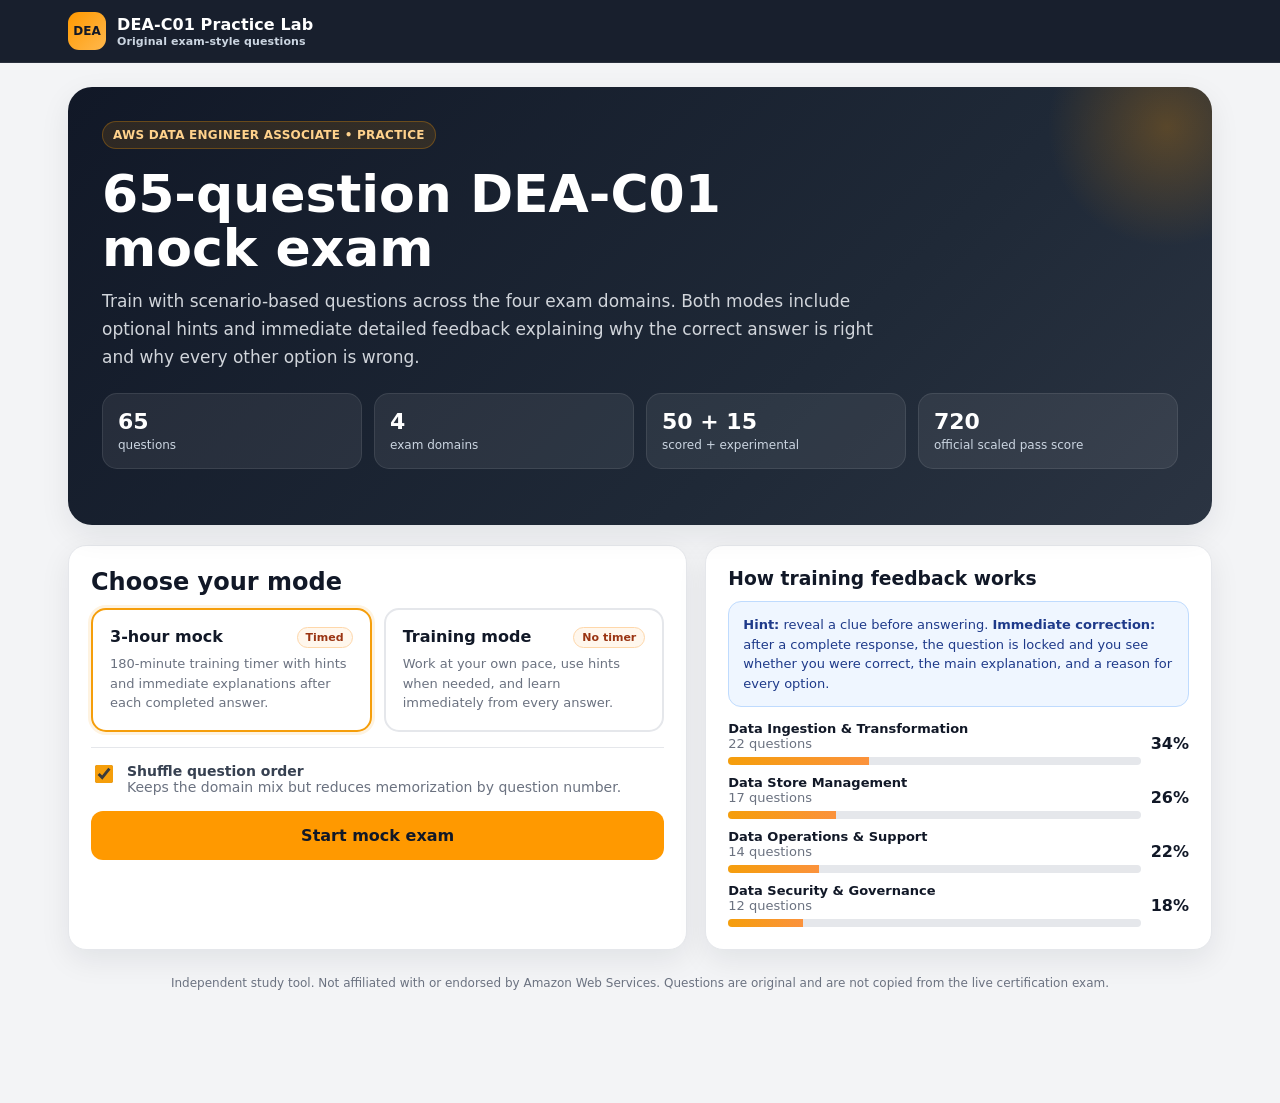
==== index.html @ 9ea5b64d "Add hints and immediate answer feedback UI" ====
<!doctype html>
<html lang="en">
<head>
<meta charset="utf-8"/>
<meta name="viewport" content="width=device-width, initial-scale=1, viewport-fit=cover"/>
<meta name="theme-color" content="#111827"/>
<title>DEA-C01 Practice Lab — 65 Question Mock Exam</title>
<link rel="stylesheet" href="style.css"/>
</head>
<body>
<header class="appbar">
  <div class="appbar-inner">
    <div class="brand">
      <div class="brand-mark">DEA</div>
      <div>DEA-C01 Practice Lab<small>Original exam-style questions</small></div>
    </div>
    <div class="topstatus hidden" id="topstatus">
      <span class="progress-chip" id="topProgress">Question 1 / 65</span>
      <div class="timer" id="timer">03:00:00</div>
    </div>
  </div>
</header>

<main>
<section id="home">
  <div class="hero">
    <span class="eyebrow">AWS Data Engineer Associate • Practice</span>
    <h1>65-question DEA-C01 mock exam</h1>
    <p>Train with scenario-based questions across the four exam domains. Both modes include optional hints and immediate detailed feedback explaining why the correct answer is right and why every other option is wrong.</p>
    <div class="stats">
      <div class="stat"><strong>65</strong><span>questions</span></div>
      <div class="stat"><strong>4</strong><span>exam domains</span></div>
      <div class="stat"><strong>50 + 15</strong><span>scored + experimental</span></div>
      <div class="stat"><strong>720</strong><span>official scaled pass score</span></div>
    </div>
  </div>

  <div class="setup">
    <div class="card card-pad">
      <h2>Choose your mode</h2>
      <div class="modegrid">
        <label class="mode selected" id="timedMode">
          <input type="radio" name="mode" value="timed" checked>
          <div class="mode-title">3-hour mock <span class="badge">Timed</span></div>
          <p>180-minute training timer with hints and immediate explanations after each completed answer.</p>
        </label>
        <label class="mode" id="untimedMode">
          <input type="radio" name="mode" value="untimed">
          <div class="mode-title">Training mode <span class="badge">No timer</span></div>
          <p>Work at your own pace, use hints when needed, and learn immediately from every answer.</p>
        </label>
      </div>
      <div class="optionline">
        <input id="shuffle" type="checkbox" checked>
        <label for="shuffle"><strong>Shuffle question order</strong><br><span style="color:#6b7280">Keeps the domain mix but reduces memorization by question number.</span></label>
      </div>
      <button class="primary big" id="startBtn">Start mock exam</button>
      <div id="resumeBox" class="hidden" style="margin-top:10px">
        <button class="ghost big" id="resumeBtn" style="margin-top:0">Resume saved attempt</button>
      </div>
    </div>

    <div class="card card-pad">
      <h3>How training feedback works</h3>
      <div class="blue-note"><strong>Hint:</strong> reveal a clue before answering. <strong>Immediate correction:</strong> after a complete response, the question is locked and you see whether you were correct, the main explanation, and a reason for every option.</div>
      <div class="domain-list">
        <div class="domain-row"><div class="domain-meta"><strong>Data Ingestion & Transformation</strong><span>22 questions</span><div class="bar"><i style="width:34%"></i></div></div><b>34%</b></div>
        <div class="domain-row"><div class="domain-meta"><strong>Data Store Management</strong><span>17 questions</span><div class="bar"><i style="width:26%"></i></div></div><b>26%</b></div>
        <div class="domain-row"><div class="domain-meta"><strong>Data Operations & Support</strong><span>14 questions</span><div class="bar"><i style="width:22%"></i></div></div><b>22%</b></div>
        <div class="domain-row"><div class="domain-meta"><strong>Data Security & Governance</strong><span>12 questions</span><div class="bar"><i style="width:18%"></i></div></div><b>18%</b></div>
      </div>
    </div>
  </div>
  <div class="footer-note">Independent study tool. Not affiliated with or endorsed by Amazon Web Services. Questions are original and are not copied from the live certification exam.</div>
</section>

<section id="exam" class="hidden">
  <div class="exam-layout">
    <div class="card question-card">
      <div class="qtop">
        <div class="qnum" id="qnum">Question 1 of 65</div>
        <div class="domain-tag" id="domainTag"></div>
      </div>
      <p class="qprompt" id="qprompt"></p>
      <div id="multiHint" class="qhint hidden"></div>
      <div class="hint-row">
        <button class="hint-btn" id="hintBtn">💡 Show hint</button>
        <span class="hint-note">A hint never changes your score.</span>
      </div>
      <div id="studyHint" class="study-hint hidden"></div>
      <div class="choices" id="choices"></div>
      <div id="instantFeedback" class="instant-feedback hidden"></div>
      <div class="qactions">
        <button class="ghost" id="prevBtn">← Previous</button>
        <button class="ghost review-toggle" id="reviewBtn">☆ Mark for review</button>
        <button class="secondary" id="nextBtn">Next →</button>
      </div>
    </div>
    <aside class="card sidebar">
      <div class="side-head"><strong>Question navigator</strong><span class="legend">green = answered</span></div>
      <div class="qgrid" id="qgrid"></div>
      <div class="side-summary">
        <div class="mini"><strong id="answeredCount">0</strong>answered</div>
        <div class="mini"><strong id="flaggedCount">0</strong>review</div>
      </div>
      <button class="dangerbtn submit-side" id="submitBtn">Submit exam</button>
    </aside>
  </div>
</section>

<section id="results" class="hidden">
  <div class="card results-hero">
    <div class="score-ring" id="scoreRing" style="--scoredeg:0deg"><div><strong id="scorePct">0%</strong><span>scored questions</span></div></div>
    <div class="result-title">
      <h2 id="resultHeadline">Exam complete</h2>
      <p id="resultText"></p>
      <div class="result-actions">
        <button class="primary" id="retryMissed">Practice missed questions</button>
        <button class="secondary" id="newExam">Start a new exam</button>
        <button class="ghost" id="toggleReview">Show answer review</button>
      </div>
    </div>
  </div>
  <div class="result-grid">
    <div class="card result-metric"><span>Official-style scored set</span><strong id="score50">0 / 50</strong></div>
    <div class="card result-metric"><span>All practice questions</span><strong id="score65">0 / 65</strong></div>
    <div class="card result-metric"><span>Unanswered</span><strong id="unansweredMetric">0</strong></div>
    <div class="card result-metric"><span>Time used</span><strong id="timeUsed">—</strong></div>
  </div>
  <div class="card breakdown">
    <h3>Performance by domain</h3>
    <div id="domainBreakdown"></div>
  </div>
  <div class="card review-panel hidden" id="reviewPanel"></div>
  <div class="footer-note">AWS uses scaled scoring from 100–1,000; 720 is the passing score. A raw percentage in this practice tool is not an official AWS scaled score.</div>
</section>
</main>

<div class="mobile-nav hidden" id="mobileNav">
  <button class="ghost" id="mPrev">← Prev</button>
  <button class="ghost review-toggle" id="mReview">☆</button>
  <button class="secondary" id="mNext">Next →</button>
</div>
<div class="toast" id="toast"></div>
<div id="modalRoot"></div>
<script src="q1.js"></script>
<script src="q2.js"></script>
<script src="q3.js"></script>
<script src="q4.js"></script>
<script src="q5.js"></script>
<script src="q6.js"></script>
<script src="q7.js"></script>
<script src="app.js"></script>
</body>
</html>
---- style.css ----
:root{
  --bg:#f3f4f6;--surface:#fff;--surface2:#f9fafb;--text:#111827;--muted:#6b7280;
  --line:#e5e7eb;--navy:#111827;--orange:#ff9900;--orange2:#f59e0b;--blue:#2563eb;
  --green:#15803d;--red:#b91c1c;--amber:#b45309;--shadow:0 10px 30px rgba(17,24,39,.08);
  --radius:18px;
}
*{box-sizing:border-box}
html{scroll-behavior:smooth}
body{margin:0;font-family:Inter,ui-sans-serif,system-ui,-apple-system,BlinkMacSystemFont,"Segoe UI",sans-serif;background:var(--bg);color:var(--text)}
button,input{font:inherit}
button{cursor:pointer}
.hidden{display:none!important}
.appbar{position:sticky;top:0;z-index:30;background:rgba(17,24,39,.97);color:#fff;backdrop-filter:blur(12px);border-bottom:1px solid rgba(255,255,255,.08)}
.appbar-inner{max-width:1180px;margin:auto;display:flex;align-items:center;justify-content:space-between;gap:16px;padding:12px 18px}
.brand{display:flex;align-items:center;gap:11px;font-weight:800;letter-spacing:.1px}
.brand-mark{width:38px;height:38px;border-radius:11px;background:linear-gradient(135deg,var(--orange),#ffb84d);display:grid;place-items:center;color:#111827;font-size:12px;font-weight:900}
.brand small{display:block;color:#cbd5e1;font-size:11px;font-weight:600;margin-top:1px}
.topstatus{display:flex;align-items:center;gap:10px}
.timer{font-variant-numeric:tabular-nums;background:#1f2937;border:1px solid #374151;padding:8px 11px;border-radius:10px;font-weight:800;min-width:92px;text-align:center}
.timer.danger{background:#7f1d1d;border-color:#ef4444}
.progress-chip{font-size:13px;color:#e5e7eb}
main{max-width:1180px;margin:0 auto;padding:24px 18px 110px}
.hero{background:linear-gradient(135deg,#111827 0%,#1f2937 65%,#2b3442 100%);color:#fff;border-radius:24px;padding:34px;box-shadow:var(--shadow);overflow:hidden;position:relative}
.hero:after{content:"";position:absolute;width:260px;height:260px;border-radius:50%;right:-85px;top:-90px;background:radial-gradient(circle,rgba(255,153,0,.25),rgba(255,153,0,0) 65%)}
.eyebrow{display:inline-flex;align-items:center;gap:8px;background:rgba(255,153,0,.12);color:#ffd28c;border:1px solid rgba(255,153,0,.28);border-radius:999px;padding:6px 10px;font-size:12px;font-weight:800;letter-spacing:.25px;text-transform:uppercase}
.hero h1{font-size:clamp(30px,5vw,52px);line-height:1.04;margin:18px 0 12px;max-width:780px}
.hero p{color:#d1d5db;max-width:780px;font-size:17px;line-height:1.65;margin:0}
.stats{display:grid;grid-template-columns:repeat(4,1fr);gap:12px;margin:22px 0}
.stat{background:rgba(255,255,255,.07);border:1px solid rgba(255,255,255,.09);border-radius:15px;padding:15px}
.stat strong{display:block;font-size:22px}.stat span{color:#cbd5e1;font-size:12px}
.setup{display:grid;grid-template-columns:1.1fr .9fr;gap:18px;margin-top:20px}
.card{background:var(--surface);border:1px solid var(--line);border-radius:var(--radius);box-shadow:var(--shadow)}
.card-pad{padding:22px}
.card h2,.card h3{margin:0 0 12px}
.modegrid{display:grid;grid-template-columns:1fr 1fr;gap:12px}
.mode{position:relative;border:2px solid var(--line);border-radius:15px;padding:17px;transition:.18s;background:#fff}
.mode:hover{transform:translateY(-1px);border-color:#cbd5e1}
.mode.selected{border-color:var(--orange2);box-shadow:0 0 0 3px rgba(245,158,11,.12)}
.mode input{position:absolute;opacity:0}
.mode-title{font-weight:850;display:flex;justify-content:space-between;gap:8px}
.mode p{font-size:13px;color:var(--muted);line-height:1.5;margin:6px 0 0}
.badge{font-size:11px;background:#fff7ed;color:#9a3412;border:1px solid #fed7aa;border-radius:999px;padding:3px 8px;white-space:nowrap}
.optionline{display:flex;align-items:flex-start;gap:11px;margin-top:15px;padding-top:15px;border-top:1px solid var(--line)}
.optionline input{width:18px;height:18px;margin-top:2px;accent-color:var(--orange2)}
.optionline label{font-size:14px;color:#374151}
.primary,.secondary,.ghost,.dangerbtn{border:0;border-radius:12px;padding:12px 16px;font-weight:800}
.primary{background:var(--orange);color:#111827}
.primary:hover{background:#ffad33}
.secondary{background:#111827;color:#fff}
.ghost{background:#fff;color:#374151;border:1px solid var(--line)}
.dangerbtn{background:#fee2e2;color:#991b1b}
.big{width:100%;padding:15px 18px;font-size:16px;margin-top:16px}
.blue-note{background:#eff6ff;border:1px solid #bfdbfe;color:#1e3a8a;border-radius:13px;padding:13px 14px;font-size:13px;line-height:1.5}
.domain-list{display:flex;flex-direction:column;gap:10px;margin-top:14px}
.domain-row{display:grid;grid-template-columns:1fr auto;gap:10px;align-items:center}
.domain-meta{font-size:13px}.domain-meta strong{display:block}.domain-meta span{color:var(--muted)}
.bar{height:8px;background:#e5e7eb;border-radius:99px;overflow:hidden;margin-top:6px}.bar i{display:block;height:100%;background:linear-gradient(90deg,var(--orange2),#fb923c)}
.exam-layout{display:grid;grid-template-columns:minmax(0,1fr) 300px;gap:18px;align-items:start}
.question-card{padding:24px}
.qtop{display:flex;justify-content:space-between;gap:12px;align-items:flex-start;margin-bottom:15px}
.qnum{font-size:13px;font-weight:850;color:var(--muted)}
.domain-tag{font-size:11px;color:#475569;background:#f1f5f9;border-radius:999px;padding:5px 9px;max-width:58%;text-align:right}
.qprompt{font-size:19px;line-height:1.55;font-weight:700;margin:0 0 12px}
.qhint{font-size:13px;color:#7c2d12;background:#fff7ed;border:1px solid #fed7aa;border-radius:10px;padding:8px 10px;display:inline-block;margin-bottom:14px}
.choices{display:flex;flex-direction:column;gap:10px}
.choice{display:grid;grid-template-columns:28px 1fr;gap:11px;align-items:start;border:1.5px solid var(--line);border-radius:13px;padding:14px;background:#fff;transition:.15s}
.choice:hover{border-color:#cbd5e1;background:#f9fafb}
.choice.selected{border-color:#f59e0b;background:#fffbeb;box-shadow:0 0 0 2px rgba(245,158,11,.10)}
.choice input{margin-top:3px;width:18px;height:18px;accent-color:#f59e0b}
.letter{width:25px;height:25px;border-radius:7px;background:#f3f4f6;display:grid;place-items:center;font-size:12px;font-weight:900}
.choice.selected .letter{background:#f59e0b;color:#111827}
.qactions{display:flex;justify-content:space-between;gap:10px;margin-top:22px;padding-top:18px;border-top:1px solid var(--line)}
.review-toggle.active{background:#fef3c7;color:#92400e;border-color:#f59e0b}
.sidebar{position:sticky;top:78px;padding:17px}
.side-head{display:flex;justify-content:space-between;align-items:center;margin-bottom:12px}
.side-head strong{font-size:14px}.legend{font-size:11px;color:var(--muted)}
.qgrid{display:grid;grid-template-columns:repeat(5,1fr);gap:7px}
.qdot{height:39px;border:1px solid var(--line);background:#fff;border-radius:9px;font-size:12px;font-weight:800;color:#475569}
.qdot.current{outline:2px solid #111827;outline-offset:1px}
.qdot.answered{background:#dcfce7;border-color:#86efac;color:#166534}
.qdot.flagged{box-shadow:inset 0 -4px 0 #f59e0b}
.side-summary{display:grid;grid-template-columns:1fr 1fr;gap:8px;margin-top:14px}
.mini{background:#f9fafb;border:1px solid var(--line);padding:9px;border-radius:10px;font-size:12px}.mini strong{font-size:16px;display:block}
.submit-side{width:100%;margin-top:13px}
.mobile-nav{display:none;position:fixed;z-index:40;left:0;right:0;bottom:0;background:rgba(255,255,255,.98);border-top:1px solid var(--line);padding:9px 12px calc(9px + env(safe-area-inset-bottom));grid-template-columns:1fr auto 1fr;gap:8px}
.mobile-nav button{padding:12px 10px}
.results-hero{display:grid;grid-template-columns:220px 1fr;gap:24px;align-items:center;padding:25px}
.score-ring{width:180px;height:180px;border-radius:50%;display:grid;place-items:center;margin:auto;background:conic-gradient(var(--orange2) 0deg,var(--orange2) var(--scoredeg),#e5e7eb var(--scoredeg),#e5e7eb 360deg);position:relative}
.score-ring:after{content:"";position:absolute;inset:15px;border-radius:50%;background:white}
.score-ring div{position:relative;z-index:2;text-align:center}.score-ring strong{font-size:38px;display:block}.score-ring span{font-size:12px;color:var(--muted)}
.result-title h2{font-size:30px;margin:0 0 8px}.result-title p{color:var(--muted);line-height:1.55;margin:0}
.result-actions{display:flex;flex-wrap:wrap;gap:9px;margin-top:17px}
.result-grid{display:grid;grid-template-columns:repeat(4,1fr);gap:12px;margin:16px 0}
.result-metric{padding:16px}.result-metric span{font-size:12px;color:var(--muted)}.result-metric strong{display:block;font-size:24px;margin-top:4px}
.breakdown{padding:20px;margin-top:16px}
.break-row{display:grid;grid-template-columns:minmax(190px,1fr) 150px 70px;gap:12px;align-items:center;padding:12px 0;border-top:1px solid var(--line)}
.break-row:first-of-type{border-top:0}
.review-panel{margin-top:16px}
.review-item{padding:18px;border-top:1px solid var(--line)}
.review-item:first-child{border-top:0}
.review-item summary{cursor:pointer;font-weight:750;line-height:1.45}
.statuspill{font-size:11px;border-radius:999px;padding:3px 8px;margin-left:7px}
.ok{background:#dcfce7;color:#166534}.bad{background:#fee2e2;color:#991b1b}.skip{background:#e5e7eb;color:#374151}
.expl{margin-top:14px;color:#374151;line-height:1.55;font-size:14px}
.choice-review{padding:10px 12px;border-radius:10px;margin:7px 0;font-size:13px;border:1px solid var(--line)}
.choice-review.correct{background:#f0fdf4;border-color:#86efac}.choice-review.user-wrong{background:#fef2f2;border-color:#fecaca}
.choice-review b{display:block;margin-bottom:3px}
.footer-note{text-align:center;color:#6b7280;font-size:12px;line-height:1.55;margin-top:24px}
.toast{position:fixed;z-index:80;left:50%;bottom:88px;transform:translateX(-50%);background:#111827;color:white;border-radius:12px;padding:11px 14px;font-size:13px;box-shadow:var(--shadow);opacity:0;pointer-events:none;transition:.2s}
.toast.show{opacity:1}
.modalback{position:fixed;z-index:100;inset:0;background:rgba(15,23,42,.55);display:grid;place-items:center;padding:18px}
.modal{background:#fff;border-radius:18px;width:min(520px,100%);padding:22px;box-shadow:0 25px 80px rgba(0,0,0,.25)}
.modal h3{margin:0 0 8px}.modal p{color:var(--muted);line-height:1.5}
.modal-actions{display:flex;justify-content:flex-end;gap:9px;margin-top:18px}
@media(max-width:850px){
 .setup,.exam-layout{grid-template-columns:1fr}.sidebar{display:none}.stats{grid-template-columns:1fr 1fr}
 .mobile-nav{display:grid}.question-card{padding:18px}.appbar-inner{padding:10px 13px}
 .brand small{display:none}.progress-chip{display:none}.hero{padding:25px 20px}.hero p{font-size:15px}
 .results-hero{grid-template-columns:1fr;text-align:center}.result-actions{justify-content:center}.result-grid{grid-template-columns:1fr 1fr}
 .break-row{grid-template-columns:1fr 110px 55px}.domain-tag{max-width:55%}
}
@media(max-width:520px){
 main{padding:16px 12px 105px}.modegrid{grid-template-columns:1fr}.stats{gap:8px}.stat{padding:12px}.stat strong{font-size:19px}
 .qprompt{font-size:17px}.choice{padding:12px 10px}.qactions .secondary{display:none}.result-grid{grid-template-columns:1fr 1fr}
 .break-row{grid-template-columns:1fr 85px 48px;font-size:12px}.results-hero{padding:18px}.card-pad{padding:17px}
}
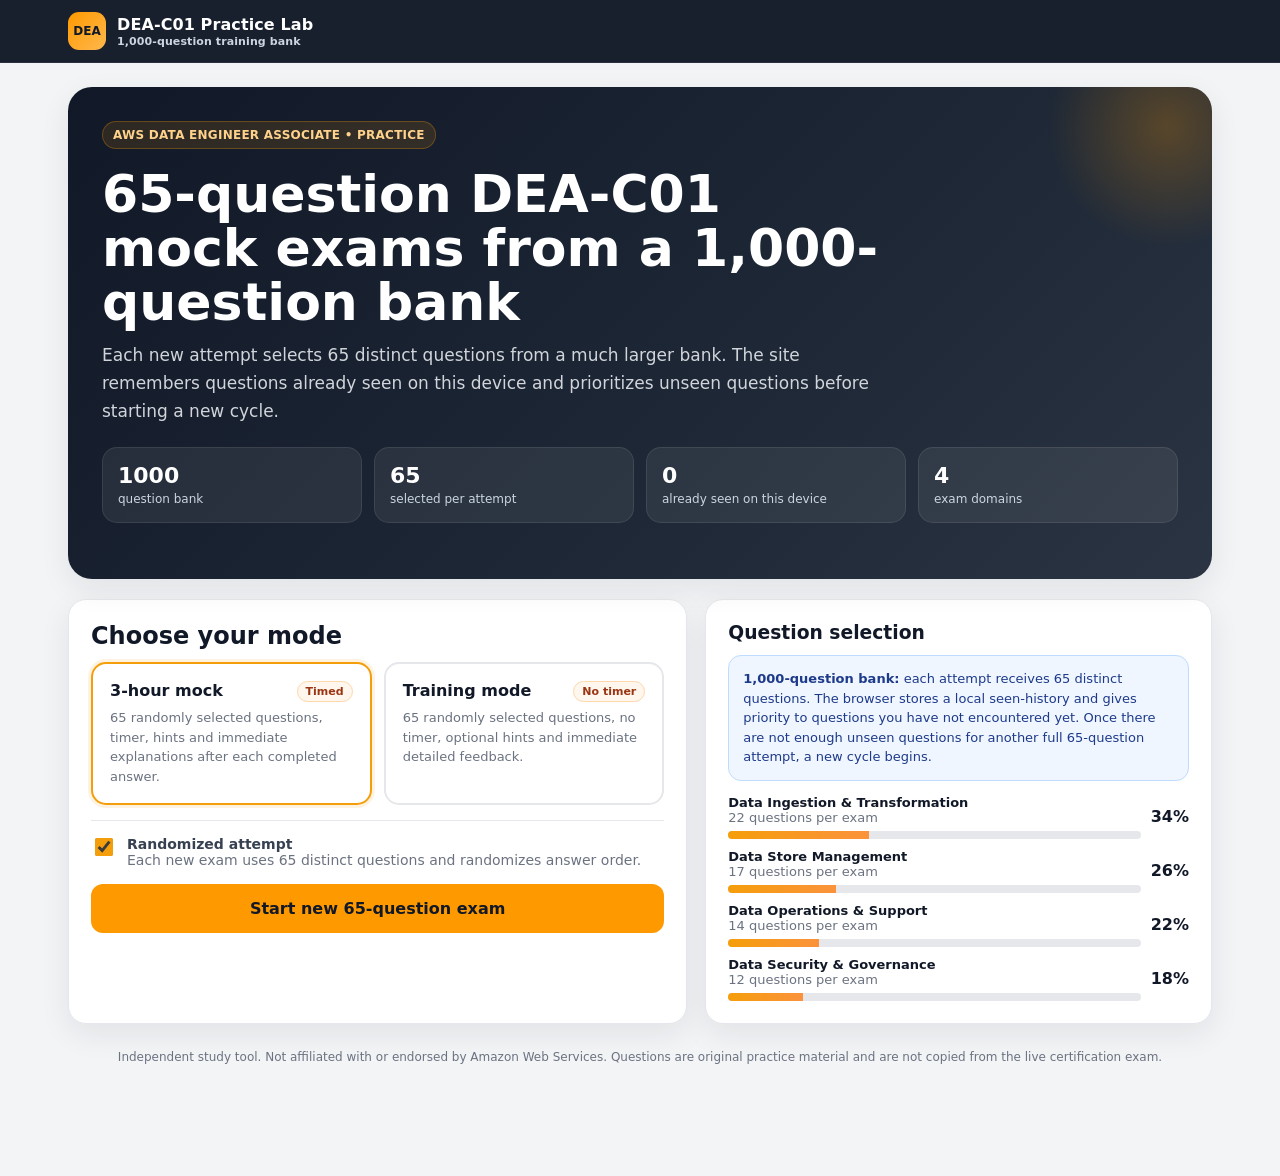
==== commit c67524ef: "Load 1000-question bank and 65-question selector" ====
--- a/index.html
+++ b/index.html
@@ -4,7 +4,7 @@
 <meta charset="utf-8"/>
 <meta name="viewport" content="width=device-width, initial-scale=1, viewport-fit=cover"/>
 <meta name="theme-color" content="#111827"/>
-<title>DEA-C01 Practice Lab — 65 Question Mock Exam</title>
+<title>DEA-C01 Practice Lab — 1,000 Question Bank</title>
 <link rel="stylesheet" href="style.css"/>
 </head>
 <body>
@@ -12,7 +12,7 @@
   <div class="appbar-inner">
     <div class="brand">
       <div class="brand-mark">DEA</div>
-      <div>DEA-C01 Practice Lab<small>Original exam-style questions</small></div>
+      <div>DEA-C01 Practice Lab<small>1,000-question training bank</small></div>
     </div>
     <div class="topstatus hidden" id="topstatus">
       <span class="progress-chip" id="topProgress">Question 1 / 65</span>
@@ -25,13 +25,13 @@
 <section id="home">
   <div class="hero">
     <span class="eyebrow">AWS Data Engineer Associate • Practice</span>
-    <h1>65-question DEA-C01 mock exam</h1>
-    <p>Train with scenario-based questions across the four exam domains. Both modes include optional hints and immediate detailed feedback explaining why the correct answer is right and why every other option is wrong.</p>
+    <h1>65-question DEA-C01 mock exams from a 1,000-question bank</h1>
+    <p>Each new attempt selects 65 distinct questions from a much larger bank. The site remembers questions already seen on this device and prioritizes unseen questions before starting a new cycle.</p>
     <div class="stats">
-      <div class="stat"><strong>65</strong><span>questions</span></div>
+      <div class="stat"><strong id="bankCount">1,000</strong><span>question bank</span></div>
+      <div class="stat"><strong>65</strong><span>selected per attempt</span></div>
+      <div class="stat"><strong id="seenCount">0</strong><span>already seen on this device</span></div>
       <div class="stat"><strong>4</strong><span>exam domains</span></div>
-      <div class="stat"><strong>50 + 15</strong><span>scored + experimental</span></div>
-      <div class="stat"><strong>720</strong><span>official scaled pass score</span></div>
     </div>
   </div>
 
@@ -42,36 +42,36 @@
         <label class="mode selected" id="timedMode">
           <input type="radio" name="mode" value="timed" checked>
           <div class="mode-title">3-hour mock <span class="badge">Timed</span></div>
-          <p>180-minute training timer with hints and immediate explanations after each completed answer.</p>
+          <p>65 randomly selected questions, timer, hints and immediate explanations after each completed answer.</p>
         </label>
         <label class="mode" id="untimedMode">
           <input type="radio" name="mode" value="untimed">
           <div class="mode-title">Training mode <span class="badge">No timer</span></div>
-          <p>Work at your own pace, use hints when needed, and learn immediately from every answer.</p>
+          <p>65 randomly selected questions, no timer, optional hints and immediate detailed feedback.</p>
         </label>
       </div>
       <div class="optionline">
         <input id="shuffle" type="checkbox" checked>
-        <label for="shuffle"><strong>Shuffle question order</strong><br><span style="color:#6b7280">Keeps the domain mix but reduces memorization by question number.</span></label>
+        <label for="shuffle"><strong>Randomized attempt</strong><br><span style="color:#6b7280">Each new exam uses 65 distinct questions and randomizes answer order.</span></label>
       </div>
-      <button class="primary big" id="startBtn">Start mock exam</button>
+      <button class="primary big" id="startBtn">Start new 65-question exam</button>
       <div id="resumeBox" class="hidden" style="margin-top:10px">
         <button class="ghost big" id="resumeBtn" style="margin-top:0">Resume saved attempt</button>
       </div>
     </div>
 
     <div class="card card-pad">
-      <h3>How training feedback works</h3>
-      <div class="blue-note"><strong>Hint:</strong> reveal a clue before answering. <strong>Immediate correction:</strong> after a complete response, the question is locked and you see whether you were correct, the main explanation, and a reason for every option.</div>
+      <h3>Question selection</h3>
+      <div class="blue-note"><strong>1,000-question bank:</strong> each attempt receives 65 distinct questions. The browser stores a local seen-history and gives priority to questions you have not encountered yet. Once there are not enough unseen questions for another full 65-question attempt, a new cycle begins.</div>
       <div class="domain-list">
-        <div class="domain-row"><div class="domain-meta"><strong>Data Ingestion & Transformation</strong><span>22 questions</span><div class="bar"><i style="width:34%"></i></div></div><b>34%</b></div>
-        <div class="domain-row"><div class="domain-meta"><strong>Data Store Management</strong><span>17 questions</span><div class="bar"><i style="width:26%"></i></div></div><b>26%</b></div>
-        <div class="domain-row"><div class="domain-meta"><strong>Data Operations & Support</strong><span>14 questions</span><div class="bar"><i style="width:22%"></i></div></div><b>22%</b></div>
-        <div class="domain-row"><div class="domain-meta"><strong>Data Security & Governance</strong><span>12 questions</span><div class="bar"><i style="width:18%"></i></div></div><b>18%</b></div>
+        <div class="domain-row"><div class="domain-meta"><strong>Data Ingestion & Transformation</strong><span>22 questions per exam</span><div class="bar"><i style="width:34%"></i></div></div><b>34%</b></div>
+        <div class="domain-row"><div class="domain-meta"><strong>Data Store Management</strong><span>17 questions per exam</span><div class="bar"><i style="width:26%"></i></div></div><b>26%</b></div>
+        <div class="domain-row"><div class="domain-meta"><strong>Data Operations & Support</strong><span>14 questions per exam</span><div class="bar"><i style="width:22%"></i></div></div><b>22%</b></div>
+        <div class="domain-row"><div class="domain-meta"><strong>Data Security & Governance</strong><span>12 questions per exam</span><div class="bar"><i style="width:18%"></i></div></div><b>18%</b></div>
       </div>
     </div>
   </div>
-  <div class="footer-note">Independent study tool. Not affiliated with or endorsed by Amazon Web Services. Questions are original and are not copied from the live certification exam.</div>
+  <div class="footer-note">Independent study tool. Not affiliated with or endorsed by Amazon Web Services. Questions are original practice material and are not copied from the live certification exam.</div>
 </section>
 
 <section id="exam" class="hidden">
@@ -150,6 +150,8 @@
 <script src="q5.js"></script>
 <script src="q6.js"></script>
 <script src="q7.js"></script>
+<script src="bank-generator.js"></script>
 <script src="app.js"></script>
+<script src="selection-patch.js"></script>
 </body>
 </html>
--- a/style.css
+++ b/style.css
@@ -43,84 +43,22 @@
 .optionline{display:flex;align-items:flex-start;gap:11px;margin-top:15px;padding-top:15px;border-top:1px solid var(--line)}
 .optionline input{width:18px;height:18px;margin-top:2px;accent-color:var(--orange2)}
 .optionline label{font-size:14px;color:#374151}
-.primary,.secondary,.ghost,.dangerbtn{border:0;border-radius:12px;padding:12px 16px;font-weight:800}
-.primary{background:var(--orange);color:#111827}
-.primary:hover{background:#ffad33}
-.secondary{background:#111827;color:#fff}
-.ghost{background:#fff;color:#374151;border:1px solid var(--line)}
-.dangerbtn{background:#fee2e2;color:#991b1b}
-.big{width:100%;padding:15px 18px;font-size:16px;margin-top:16px}
+.primary,.secondary,.ghost,.dangerbtn,.hint-btn{border:0;border-radius:12px;padding:12px 16px;font-weight:800}
+.primary{background:var(--orange);color:#111827}.primary:hover{background:#ffad33}
+.secondary{background:#111827;color:#fff}.ghost{background:#fff;color:#374151;border:1px solid var(--line)}
+.dangerbtn{background:#fee2e2;color:#991b1b}.big{width:100%;padding:15px 18px;font-size:16px;margin-top:16px}
 .blue-note{background:#eff6ff;border:1px solid #bfdbfe;color:#1e3a8a;border-radius:13px;padding:13px 14px;font-size:13px;line-height:1.5}
-.domain-list{display:flex;flex-direction:column;gap:10px;margin-top:14px}
-.domain-row{display:grid;grid-template-columns:1fr auto;gap:10px;align-items:center}
-.domain-meta{font-size:13px}.domain-meta strong{display:block}.domain-meta span{color:var(--muted)}
+.domain-list{display:flex;flex-direction:column;gap:10px;margin-top:14px}.domain-row{display:grid;grid-template-columns:1fr auto;gap:10px;align-items:center}.domain-meta{font-size:13px}.domain-meta strong{display:block}.domain-meta span{color:var(--muted)}
 .bar{height:8px;background:#e5e7eb;border-radius:99px;overflow:hidden;margin-top:6px}.bar i{display:block;height:100%;background:linear-gradient(90deg,var(--orange2),#fb923c)}
-.exam-layout{display:grid;grid-template-columns:minmax(0,1fr) 300px;gap:18px;align-items:start}
-.question-card{padding:24px}
-.qtop{display:flex;justify-content:space-between;gap:12px;align-items:flex-start;margin-bottom:15px}
-.qnum{font-size:13px;font-weight:850;color:var(--muted)}
-.domain-tag{font-size:11px;color:#475569;background:#f1f5f9;border-radius:999px;padding:5px 9px;max-width:58%;text-align:right}
-.qprompt{font-size:19px;line-height:1.55;font-weight:700;margin:0 0 12px}
-.qhint{font-size:13px;color:#7c2d12;background:#fff7ed;border:1px solid #fed7aa;border-radius:10px;padding:8px 10px;display:inline-block;margin-bottom:14px}
-.choices{display:flex;flex-direction:column;gap:10px}
-.choice{display:grid;grid-template-columns:28px 1fr;gap:11px;align-items:start;border:1.5px solid var(--line);border-radius:13px;padding:14px;background:#fff;transition:.15s}
-.choice:hover{border-color:#cbd5e1;background:#f9fafb}
-.choice.selected{border-color:#f59e0b;background:#fffbeb;box-shadow:0 0 0 2px rgba(245,158,11,.10)}
-.choice input{margin-top:3px;width:18px;height:18px;accent-color:#f59e0b}
-.letter{width:25px;height:25px;border-radius:7px;background:#f3f4f6;display:grid;place-items:center;font-size:12px;font-weight:900}
-.choice.selected .letter{background:#f59e0b;color:#111827}
-.qactions{display:flex;justify-content:space-between;gap:10px;margin-top:22px;padding-top:18px;border-top:1px solid var(--line)}
-.review-toggle.active{background:#fef3c7;color:#92400e;border-color:#f59e0b}
-.sidebar{position:sticky;top:78px;padding:17px}
-.side-head{display:flex;justify-content:space-between;align-items:center;margin-bottom:12px}
-.side-head strong{font-size:14px}.legend{font-size:11px;color:var(--muted)}
-.qgrid{display:grid;grid-template-columns:repeat(5,1fr);gap:7px}
-.qdot{height:39px;border:1px solid var(--line);background:#fff;border-radius:9px;font-size:12px;font-weight:800;color:#475569}
-.qdot.current{outline:2px solid #111827;outline-offset:1px}
-.qdot.answered{background:#dcfce7;border-color:#86efac;color:#166534}
-.qdot.flagged{box-shadow:inset 0 -4px 0 #f59e0b}
-.side-summary{display:grid;grid-template-columns:1fr 1fr;gap:8px;margin-top:14px}
-.mini{background:#f9fafb;border:1px solid var(--line);padding:9px;border-radius:10px;font-size:12px}.mini strong{font-size:16px;display:block}
-.submit-side{width:100%;margin-top:13px}
-.mobile-nav{display:none;position:fixed;z-index:40;left:0;right:0;bottom:0;background:rgba(255,255,255,.98);border-top:1px solid var(--line);padding:9px 12px calc(9px + env(safe-area-inset-bottom));grid-template-columns:1fr auto 1fr;gap:8px}
-.mobile-nav button{padding:12px 10px}
-.results-hero{display:grid;grid-template-columns:220px 1fr;gap:24px;align-items:center;padding:25px}
-.score-ring{width:180px;height:180px;border-radius:50%;display:grid;place-items:center;margin:auto;background:conic-gradient(var(--orange2) 0deg,var(--orange2) var(--scoredeg),#e5e7eb var(--scoredeg),#e5e7eb 360deg);position:relative}
-.score-ring:after{content:"";position:absolute;inset:15px;border-radius:50%;background:white}
-.score-ring div{position:relative;z-index:2;text-align:center}.score-ring strong{font-size:38px;display:block}.score-ring span{font-size:12px;color:var(--muted)}
-.result-title h2{font-size:30px;margin:0 0 8px}.result-title p{color:var(--muted);line-height:1.55;margin:0}
-.result-actions{display:flex;flex-wrap:wrap;gap:9px;margin-top:17px}
-.result-grid{display:grid;grid-template-columns:repeat(4,1fr);gap:12px;margin:16px 0}
-.result-metric{padding:16px}.result-metric span{font-size:12px;color:var(--muted)}.result-metric strong{display:block;font-size:24px;margin-top:4px}
-.breakdown{padding:20px;margin-top:16px}
-.break-row{display:grid;grid-template-columns:minmax(190px,1fr) 150px 70px;gap:12px;align-items:center;padding:12px 0;border-top:1px solid var(--line)}
-.break-row:first-of-type{border-top:0}
-.review-panel{margin-top:16px}
-.review-item{padding:18px;border-top:1px solid var(--line)}
-.review-item:first-child{border-top:0}
-.review-item summary{cursor:pointer;font-weight:750;line-height:1.45}
-.statuspill{font-size:11px;border-radius:999px;padding:3px 8px;margin-left:7px}
-.ok{background:#dcfce7;color:#166534}.bad{background:#fee2e2;color:#991b1b}.skip{background:#e5e7eb;color:#374151}
-.expl{margin-top:14px;color:#374151;line-height:1.55;font-size:14px}
-.choice-review{padding:10px 12px;border-radius:10px;margin:7px 0;font-size:13px;border:1px solid var(--line)}
-.choice-review.correct{background:#f0fdf4;border-color:#86efac}.choice-review.user-wrong{background:#fef2f2;border-color:#fecaca}
-.choice-review b{display:block;margin-bottom:3px}
-.footer-note{text-align:center;color:#6b7280;font-size:12px;line-height:1.55;margin-top:24px}
-.toast{position:fixed;z-index:80;left:50%;bottom:88px;transform:translateX(-50%);background:#111827;color:white;border-radius:12px;padding:11px 14px;font-size:13px;box-shadow:var(--shadow);opacity:0;pointer-events:none;transition:.2s}
-.toast.show{opacity:1}
-.modalback{position:fixed;z-index:100;inset:0;background:rgba(15,23,42,.55);display:grid;place-items:center;padding:18px}
-.modal{background:#fff;border-radius:18px;width:min(520px,100%);padding:22px;box-shadow:0 25px 80px rgba(0,0,0,.25)}
-.modal h3{margin:0 0 8px}.modal p{color:var(--muted);line-height:1.5}
-.modal-actions{display:flex;justify-content:flex-end;gap:9px;margin-top:18px}
-@media(max-width:850px){
- .setup,.exam-layout{grid-template-columns:1fr}.sidebar{display:none}.stats{grid-template-columns:1fr 1fr}
- .mobile-nav{display:grid}.question-card{padding:18px}.appbar-inner{padding:10px 13px}
- .brand small{display:none}.progress-chip{display:none}.hero{padding:25px 20px}.hero p{font-size:15px}
- .results-hero{grid-template-columns:1fr;text-align:center}.result-actions{justify-content:center}.result-grid{grid-template-columns:1fr 1fr}
- .break-row{grid-template-columns:1fr 110px 55px}.domain-tag{max-width:55%}
-}
-@media(max-width:520px){
- main{padding:16px 12px 105px}.modegrid{grid-template-columns:1fr}.stats{gap:8px}.stat{padding:12px}.stat strong{font-size:19px}
- .qprompt{font-size:17px}.choice{padding:12px 10px}.qactions .secondary{display:none}.result-grid{grid-template-columns:1fr 1fr}
- .break-row{grid-template-columns:1fr 85px 48px;font-size:12px}.results-hero{padding:18px}.card-pad{padding:17px}
-}+.exam-layout{display:grid;grid-template-columns:minmax(0,1fr) 300px;gap:18px;align-items:start}.question-card{padding:24px}.qtop{display:flex;justify-content:space-between;gap:12px;align-items:flex-start;margin-bottom:15px}.qnum{font-size:13px;font-weight:850;color:var(--muted)}.domain-tag{font-size:11px;color:#475569;background:#f1f5f9;border-radius:999px;padding:5px 9px;max-width:58%;text-align:right}
+.qprompt{font-size:19px;line-height:1.55;font-weight:700;margin:0 0 12px}.qhint{font-size:13px;color:#7c2d12;background:#fff7ed;border:1px solid #fed7aa;border-radius:10px;padding:8px 10px;display:inline-block;margin-bottom:12px}
+.hint-row{display:flex;align-items:center;gap:10px;margin:4px 0 12px}.hint-btn{background:#eef2ff;color:#3730a3;border:1px solid #c7d2fe;padding:9px 12px}.hint-btn:hover{background:#e0e7ff}.hint-note{font-size:12px;color:var(--muted)}
+.study-hint{background:#fffbeb;border:1px solid #fde68a;color:#78350f;border-radius:12px;padding:12px 14px;margin-bottom:14px;font-size:13px;line-height:1.55}.study-hint strong{display:block;margin-bottom:3px}
+.choices{display:flex;flex-direction:column;gap:10px}.choice{display:grid;grid-template-columns:28px 1fr;gap:11px;align-items:start;border:1.5px solid var(--line);border-radius:13px;padding:14px;background:#fff;transition:.15s}.choice:hover{border-color:#cbd5e1;background:#f9fafb}.choice.selected{border-color:#f59e0b;background:#fffbeb;box-shadow:0 0 0 2px rgba(245,158,11,.10)}.choice.correct-answer{border-color:#22c55e;background:#f0fdf4}.choice.wrong-answer{border-color:#ef4444;background:#fef2f2}.choice.locked{cursor:default}.choice input{margin-top:3px;width:18px;height:18px;accent-color:#f59e0b}.letter{width:25px;height:25px;border-radius:7px;background:#f3f4f6;display:grid;place-items:center;font-size:12px;font-weight:900}.choice.selected .letter{background:#f59e0b;color:#111827}.choice.correct-answer .letter{background:#22c55e;color:white}.choice.wrong-answer .letter{background:#ef4444;color:white}
+.instant-feedback{margin-top:18px;border-radius:15px;padding:16px;border:1px solid var(--line)}.instant-feedback.good{background:#f0fdf4;border-color:#86efac}.instant-feedback.bad{background:#fef2f2;border-color:#fecaca}.instant-feedback h3{margin:0 0 8px;font-size:18px}.instant-feedback p{margin:0 0 12px;line-height:1.55;color:#374151}.feedback-options{display:flex;flex-direction:column;gap:8px}.feedback-option{background:#fff;border:1px solid var(--line);border-radius:11px;padding:10px 12px;font-size:13px;line-height:1.5}.feedback-option.correct{border-color:#86efac;background:#f0fdf4}.feedback-option.userwrong{border-color:#fecaca;background:#fef2f2}.feedback-option b{display:block;margin-bottom:2px}.feedback-tip{margin-top:12px;font-size:12px;color:#6b7280}
+.qactions{display:flex;justify-content:space-between;gap:10px;margin-top:22px;padding-top:18px;border-top:1px solid var(--line)}.review-toggle.active{background:#fef3c7;color:#92400e;border-color:#f59e0b}
+.sidebar{position:sticky;top:78px;padding:17px}.side-head{display:flex;justify-content:space-between;align-items:center;margin-bottom:12px}.side-head strong{font-size:14px}.legend{font-size:11px;color:var(--muted)}.qgrid{display:grid;grid-template-columns:repeat(5,1fr);gap:7px}.qdot{height:39px;border:1px solid var(--line);background:#fff;border-radius:9px;font-size:12px;font-weight:800;color:#475569}.qdot.current{outline:2px solid #111827;outline-offset:1px}.qdot.answered{background:#dcfce7;border-color:#86efac;color:#166534}.qdot.flagged{box-shadow:inset 0 -4px 0 #f59e0b}.side-summary{display:grid;grid-template-columns:1fr 1fr;gap:8px;margin-top:14px}.mini{background:#f9fafb;border:1px solid var(--line);padding:9px;border-radius:10px;font-size:12px}.mini strong{font-size:16px;display:block}.submit-side{width:100%;margin-top:13px}
+.mobile-nav{display:none;position:fixed;z-index:40;left:0;right:0;bottom:0;background:rgba(255,255,255,.98);border-top:1px solid var(--line);padding:9px 12px calc(9px + env(safe-area-inset-bottom));grid-template-columns:1fr auto 1fr;gap:8px}.mobile-nav button{padding:12px 10px}
+.results-hero{display:grid;grid-template-columns:220px 1fr;gap:24px;align-items:center;padding:25px}.score-ring{width:180px;height:180px;border-radius:50%;display:grid;place-items:center;margin:auto;background:conic-gradient(var(--orange2) 0deg,var(--orange2) var(--scoredeg),#e5e7eb var(--scoredeg),#e5e7eb 360deg);position:relative}.score-ring:after{content:"";position:absolute;inset:15px;border-radius:50%;background:white}.score-ring div{position:relative;z-index:2;text-align:center}.score-ring strong{font-size:38px;display:block}.score-ring span{font-size:12px;color:var(--muted)}.result-title h2{font-size:30px;margin:0 0 8px}.result-title p{color:var(--muted);line-height:1.55;margin:0}.result-actions{display:flex;flex-wrap:wrap;gap:9px;margin-top:17px}.result-grid{display:grid;grid-template-columns:repeat(4,1fr);gap:12px;margin:16px 0}.result-metric{padding:16px}.result-metric span{font-size:12px;color:var(--muted)}.result-metric strong{display:block;font-size:24px;margin-top:4px}.breakdown{padding:20px;margin-top:16px}.break-row{display:grid;grid-template-columns:minmax(190px,1fr) 150px 70px;gap:12px;align-items:center;padding:12px 0;border-top:1px solid var(--line)}.break-row:first-of-type{border-top:0}.review-panel{margin-top:16px}.review-item{padding:18px;border-top:1px solid var(--line)}.review-item:first-child{border-top:0}.review-item summary{cursor:pointer;font-weight:750;line-height:1.45}.statuspill{font-size:11px;border-radius:999px;padding:3px 8px;margin-left:7px}.ok{background:#dcfce7;color:#166534}.bad{background:#fee2e2;color:#991b1b}.skip{background:#e5e7eb;color:#374151}.expl{margin-top:14px;color:#374151;line-height:1.55;font-size:14px}.choice-review{padding:10px 12px;border-radius:10px;margin:7px 0;font-size:13px;border:1px solid var(--line)}.choice-review.correct{background:#f0fdf4;border-color:#86efac}.choice-review.user-wrong{background:#fef2f2;border-color:#fecaca}.choice-review b{display:block;margin-bottom:3px}.footer-note{text-align:center;color:#6b7280;font-size:12px;line-height:1.55;margin-top:24px}.toast{position:fixed;z-index:80;left:50%;bottom:88px;transform:translateX(-50%);background:#111827;color:white;border-radius:12px;padding:11px 14px;font-size:13px;box-shadow:var(--shadow);opacity:0;pointer-events:none;transition:.2s}.toast.show{opacity:1}.modalback{position:fixed;z-index:100;inset:0;background:rgba(15,23,42,.55);display:grid;place-items:center;padding:18px}.modal{background:#fff;border-radius:18px;width:min(520px,100%);padding:22px;box-shadow:0 25px 80px rgba(0,0,0,.25)}.modal h3{margin:0 0 8px}.modal p{color:var(--muted);line-height:1.5}.modal-actions{display:flex;justify-content:flex-end;gap:9px;margin-top:18px}
+@media(max-width:850px){.setup,.exam-layout{grid-template-columns:1fr}.sidebar{display:none}.stats{grid-template-columns:1fr 1fr}.mobile-nav{display:grid}.question-card{padding:18px}.appbar-inner{padding:10px 13px}.brand small{display:none}.progress-chip{display:none}.hero{padding:25px 20px}.hero p{font-size:15px}.results-hero{grid-template-columns:1fr;text-align:center}.result-actions{justify-content:center}.result-grid{grid-template-columns:1fr 1fr}.break-row{grid-template-columns:1fr 110px 55px}.domain-tag{max-width:55%}}
+@media(max-width:520px){main{padding:16px 12px 105px}.modegrid{grid-template-columns:1fr}.stats{gap:8px}.stat{padding:12px}.stat strong{font-size:19px}.qprompt{font-size:17px}.choice{padding:12px 10px}.qactions .secondary{display:none}.result-grid{grid-template-columns:1fr 1fr}.break-row{grid-template-columns:1fr 85px 48px;font-size:12px}.results-hero{padding:18px}.card-pad{padding:17px}.hint-row{align-items:flex-start;flex-direction:column;gap:5px}.hint-btn{width:100%}}
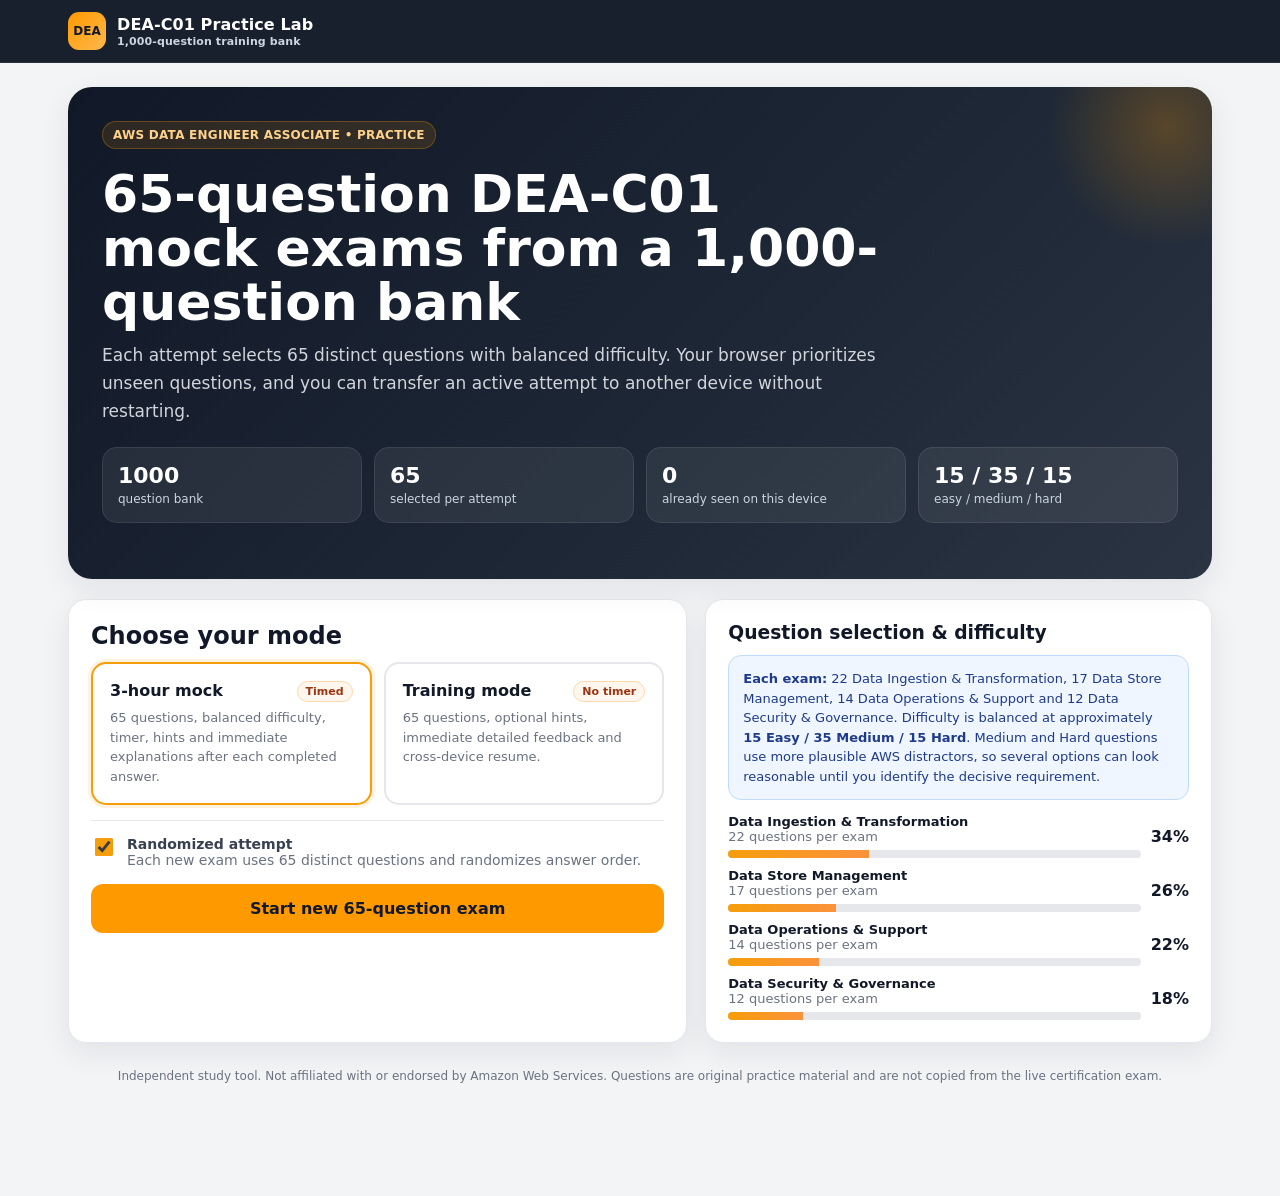
==== commit 6cc664b3: "Enable cross-device resume and harder balanced question sets" ====
--- a/index.html
+++ b/index.html
@@ -26,12 +26,12 @@
   <div class="hero">
     <span class="eyebrow">AWS Data Engineer Associate • Practice</span>
     <h1>65-question DEA-C01 mock exams from a 1,000-question bank</h1>
-    <p>Each new attempt selects 65 distinct questions from a much larger bank. The site remembers questions already seen on this device and prioritizes unseen questions before starting a new cycle.</p>
+    <p>Each attempt selects 65 distinct questions with balanced difficulty. Your browser prioritizes unseen questions, and you can transfer an active attempt to another device without restarting.</p>
     <div class="stats">
       <div class="stat"><strong id="bankCount">1,000</strong><span>question bank</span></div>
       <div class="stat"><strong>65</strong><span>selected per attempt</span></div>
       <div class="stat"><strong id="seenCount">0</strong><span>already seen on this device</span></div>
-      <div class="stat"><strong>4</strong><span>exam domains</span></div>
+      <div class="stat"><strong>15 / 35 / 15</strong><span>easy / medium / hard</span></div>
     </div>
   </div>
 
@@ -42,12 +42,12 @@
         <label class="mode selected" id="timedMode">
           <input type="radio" name="mode" value="timed" checked>
           <div class="mode-title">3-hour mock <span class="badge">Timed</span></div>
-          <p>65 randomly selected questions, timer, hints and immediate explanations after each completed answer.</p>
+          <p>65 questions, balanced difficulty, timer, hints and immediate explanations after each completed answer.</p>
         </label>
         <label class="mode" id="untimedMode">
           <input type="radio" name="mode" value="untimed">
           <div class="mode-title">Training mode <span class="badge">No timer</span></div>
-          <p>65 randomly selected questions, no timer, optional hints and immediate detailed feedback.</p>
+          <p>65 questions, optional hints, immediate detailed feedback and cross-device resume.</p>
         </label>
       </div>
       <div class="optionline">
@@ -61,8 +61,8 @@
     </div>
 
     <div class="card card-pad">
-      <h3>Question selection</h3>
-      <div class="blue-note"><strong>1,000-question bank:</strong> each attempt receives 65 distinct questions. The browser stores a local seen-history and gives priority to questions you have not encountered yet. Once there are not enough unseen questions for another full 65-question attempt, a new cycle begins.</div>
+      <h3>Question selection & difficulty</h3>
+      <div class="blue-note"><strong>Each exam:</strong> 22 Data Ingestion & Transformation, 17 Data Store Management, 14 Data Operations & Support and 12 Data Security & Governance. Difficulty is balanced at approximately <strong>15 Easy / 35 Medium / 15 Hard</strong>. Medium and Hard questions use more plausible AWS distractors, so several options can look reasonable until you identify the decisive requirement.</div>
       <div class="domain-list">
         <div class="domain-row"><div class="domain-meta"><strong>Data Ingestion & Transformation</strong><span>22 questions per exam</span><div class="bar"><i style="width:34%"></i></div></div><b>34%</b></div>
         <div class="domain-row"><div class="domain-meta"><strong>Data Store Management</strong><span>17 questions per exam</span><div class="bar"><i style="width:26%"></i></div></div><b>26%</b></div>
@@ -151,7 +151,9 @@
 <script src="q6.js"></script>
 <script src="q7.js"></script>
 <script src="bank-generator.js"></script>
+<script src="quality-patch.js"></script>
 <script src="app.js"></script>
 <script src="selection-patch.js"></script>
+<script src="transfer-sync.js"></script>
 </body>
 </html>
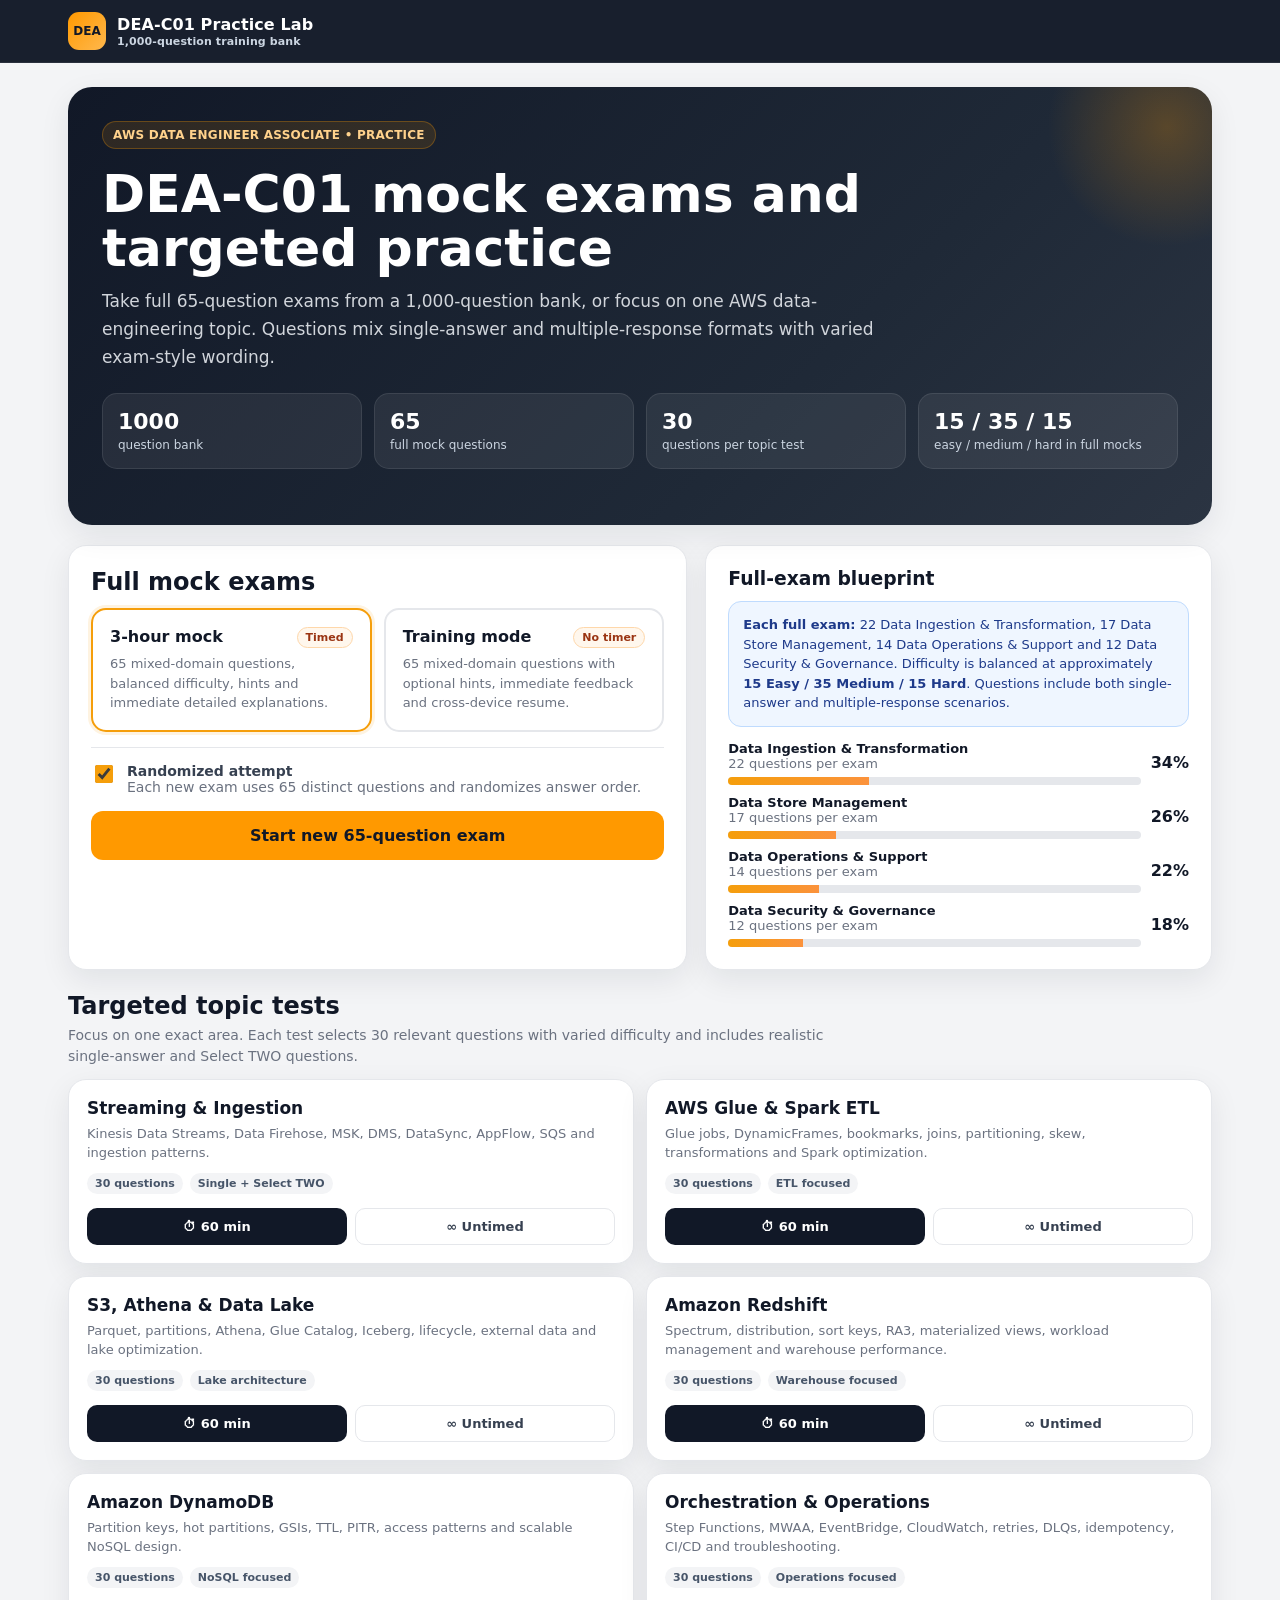
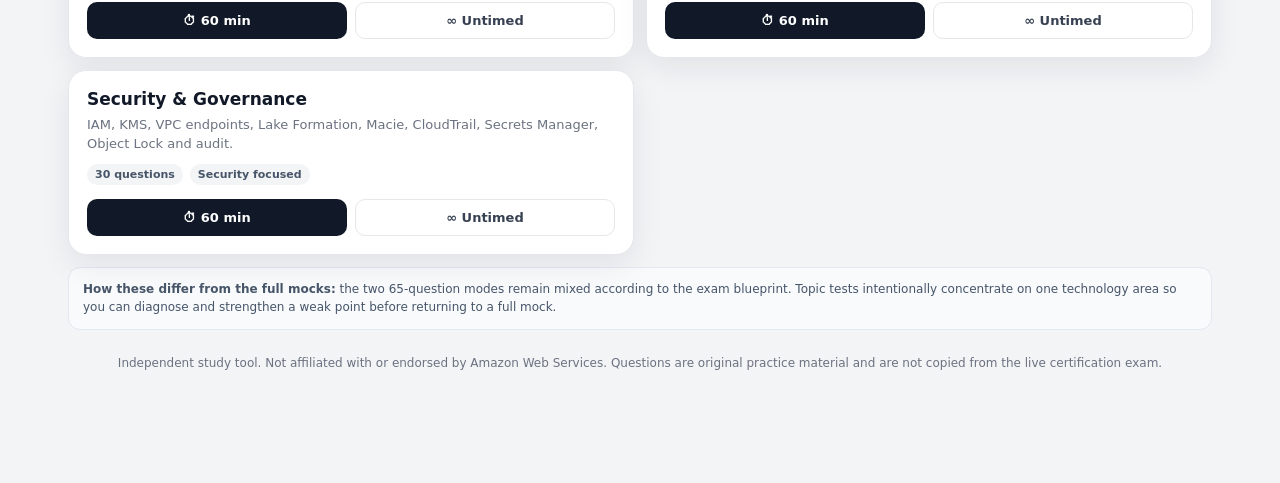
==== commit 2c0f24e6: "Add thematic timed and untimed practice tests" ====
--- a/index.html
+++ b/index.html
@@ -6,6 +6,8 @@
 <meta name="theme-color" content="#111827"/>
 <title>DEA-C01 Practice Lab — 1,000 Question Bank</title>
 <link rel="stylesheet" href="style.css"/>
+<link rel="stylesheet" href="answer-layout-fix.css"/>
+<link rel="stylesheet" href="topic-tests.css"/>
 </head>
 <body>
 <header class="appbar">
@@ -16,6 +18,7 @@
     </div>
     <div class="topstatus hidden" id="topstatus">
       <span class="progress-chip" id="topProgress">Question 1 / 65</span>
+      <span class="attempt-label hidden" id="attemptKind"></span>
       <div class="timer" id="timer">03:00:00</div>
     </div>
   </div>
@@ -25,29 +28,29 @@
 <section id="home">
   <div class="hero">
     <span class="eyebrow">AWS Data Engineer Associate • Practice</span>
-    <h1>65-question DEA-C01 mock exams from a 1,000-question bank</h1>
-    <p>Each attempt selects 65 distinct questions with balanced difficulty. Your browser prioritizes unseen questions, and you can transfer an active attempt to another device without restarting.</p>
+    <h1>DEA-C01 mock exams and targeted practice</h1>
+    <p>Take full 65-question exams from a 1,000-question bank, or focus on one AWS data-engineering topic. Questions mix single-answer and multiple-response formats with varied exam-style wording.</p>
     <div class="stats">
       <div class="stat"><strong id="bankCount">1,000</strong><span>question bank</span></div>
-      <div class="stat"><strong>65</strong><span>selected per attempt</span></div>
-      <div class="stat"><strong id="seenCount">0</strong><span>already seen on this device</span></div>
-      <div class="stat"><strong>15 / 35 / 15</strong><span>easy / medium / hard</span></div>
+      <div class="stat"><strong>65</strong><span>full mock questions</span></div>
+      <div class="stat"><strong>30</strong><span>questions per topic test</span></div>
+      <div class="stat"><strong>15 / 35 / 15</strong><span>easy / medium / hard in full mocks</span></div>
     </div>
   </div>
 
   <div class="setup">
     <div class="card card-pad">
-      <h2>Choose your mode</h2>
+      <h2>Full mock exams</h2>
       <div class="modegrid">
         <label class="mode selected" id="timedMode">
           <input type="radio" name="mode" value="timed" checked>
           <div class="mode-title">3-hour mock <span class="badge">Timed</span></div>
-          <p>65 questions, balanced difficulty, timer, hints and immediate explanations after each completed answer.</p>
+          <p>65 mixed-domain questions, balanced difficulty, hints and immediate detailed explanations.</p>
         </label>
         <label class="mode" id="untimedMode">
           <input type="radio" name="mode" value="untimed">
           <div class="mode-title">Training mode <span class="badge">No timer</span></div>
-          <p>65 questions, optional hints, immediate detailed feedback and cross-device resume.</p>
+          <p>65 mixed-domain questions with optional hints, immediate feedback and cross-device resume.</p>
         </label>
       </div>
       <div class="optionline">
@@ -61,8 +64,8 @@
     </div>
 
     <div class="card card-pad">
-      <h3>Question selection & difficulty</h3>
-      <div class="blue-note"><strong>Each exam:</strong> 22 Data Ingestion & Transformation, 17 Data Store Management, 14 Data Operations & Support and 12 Data Security & Governance. Difficulty is balanced at approximately <strong>15 Easy / 35 Medium / 15 Hard</strong>. Medium and Hard questions use more plausible AWS distractors, so several options can look reasonable until you identify the decisive requirement.</div>
+      <h3>Full-exam blueprint</h3>
+      <div class="blue-note"><strong>Each full exam:</strong> 22 Data Ingestion & Transformation, 17 Data Store Management, 14 Data Operations & Support and 12 Data Security & Governance. Difficulty is balanced at approximately <strong>15 Easy / 35 Medium / 15 Hard</strong>. Questions include both single-answer and multiple-response scenarios.</div>
       <div class="domain-list">
         <div class="domain-row"><div class="domain-meta"><strong>Data Ingestion & Transformation</strong><span>22 questions per exam</span><div class="bar"><i style="width:34%"></i></div></div><b>34%</b></div>
         <div class="domain-row"><div class="domain-meta"><strong>Data Store Management</strong><span>17 questions per exam</span><div class="bar"><i style="width:26%"></i></div></div><b>26%</b></div>
@@ -71,38 +74,42 @@
       </div>
     </div>
   </div>
+
+  <section class="topic-section">
+    <div class="topic-header">
+      <div><h2>Targeted topic tests</h2><p>Focus on one exact area. Each test selects 30 relevant questions with varied difficulty and includes realistic single-answer and Select TWO questions.</p></div>
+    </div>
+    <div class="topic-grid">
+      <div class="card topic-card"><h3>Streaming & Ingestion</h3><p>Kinesis Data Streams, Data Firehose, MSK, DMS, DataSync, AppFlow, SQS and ingestion patterns.</p><div class="topic-meta"><span class="topic-pill">30 questions</span><span class="topic-pill">Single + Select TWO</span></div><div class="topic-actions"><button class="topic-timed" data-topic="streaming" data-topic-mode="timed">⏱ 60 min</button><button class="topic-untimed" data-topic="streaming" data-topic-mode="untimed">∞ Untimed</button></div></div>
+      <div class="card topic-card"><h3>AWS Glue & Spark ETL</h3><p>Glue jobs, DynamicFrames, bookmarks, joins, partitioning, skew, transformations and Spark optimization.</p><div class="topic-meta"><span class="topic-pill">30 questions</span><span class="topic-pill">ETL focused</span></div><div class="topic-actions"><button class="topic-timed" data-topic="glue-spark" data-topic-mode="timed">⏱ 60 min</button><button class="topic-untimed" data-topic="glue-spark" data-topic-mode="untimed">∞ Untimed</button></div></div>
+      <div class="card topic-card"><h3>S3, Athena & Data Lake</h3><p>Parquet, partitions, Athena, Glue Catalog, Iceberg, lifecycle, external data and lake optimization.</p><div class="topic-meta"><span class="topic-pill">30 questions</span><span class="topic-pill">Lake architecture</span></div><div class="topic-actions"><button class="topic-timed" data-topic="s3-athena" data-topic-mode="timed">⏱ 60 min</button><button class="topic-untimed" data-topic="s3-athena" data-topic-mode="untimed">∞ Untimed</button></div></div>
+      <div class="card topic-card"><h3>Amazon Redshift</h3><p>Spectrum, distribution, sort keys, RA3, materialized views, workload management and warehouse performance.</p><div class="topic-meta"><span class="topic-pill">30 questions</span><span class="topic-pill">Warehouse focused</span></div><div class="topic-actions"><button class="topic-timed" data-topic="redshift" data-topic-mode="timed">⏱ 60 min</button><button class="topic-untimed" data-topic="redshift" data-topic-mode="untimed">∞ Untimed</button></div></div>
+      <div class="card topic-card"><h3>Amazon DynamoDB</h3><p>Partition keys, hot partitions, GSIs, TTL, PITR, access patterns and scalable NoSQL design.</p><div class="topic-meta"><span class="topic-pill">30 questions</span><span class="topic-pill">NoSQL focused</span></div><div class="topic-actions"><button class="topic-timed" data-topic="dynamodb" data-topic-mode="timed">⏱ 60 min</button><button class="topic-untimed" data-topic="dynamodb" data-topic-mode="untimed">∞ Untimed</button></div></div>
+      <div class="card topic-card"><h3>Orchestration & Operations</h3><p>Step Functions, MWAA, EventBridge, CloudWatch, retries, DLQs, idempotency, CI/CD and troubleshooting.</p><div class="topic-meta"><span class="topic-pill">30 questions</span><span class="topic-pill">Operations focused</span></div><div class="topic-actions"><button class="topic-timed" data-topic="orchestration" data-topic-mode="timed">⏱ 60 min</button><button class="topic-untimed" data-topic="orchestration" data-topic-mode="untimed">∞ Untimed</button></div></div>
+      <div class="card topic-card"><h3>Security & Governance</h3><p>IAM, KMS, VPC endpoints, Lake Formation, Macie, CloudTrail, Secrets Manager, Object Lock and audit.</p><div class="topic-meta"><span class="topic-pill">30 questions</span><span class="topic-pill">Security focused</span></div><div class="topic-actions"><button class="topic-timed" data-topic="security" data-topic-mode="timed">⏱ 60 min</button><button class="topic-untimed" data-topic="security" data-topic-mode="untimed">∞ Untimed</button></div></div>
+    </div>
+    <div class="topic-note"><strong>How these differ from the full mocks:</strong> the two 65-question modes remain mixed according to the exam blueprint. Topic tests intentionally concentrate on one technology area so you can diagnose and strengthen a weak point before returning to a full mock.</div>
+  </section>
+
   <div class="footer-note">Independent study tool. Not affiliated with or endorsed by Amazon Web Services. Questions are original practice material and are not copied from the live certification exam.</div>
 </section>
 
 <section id="exam" class="hidden">
   <div class="exam-layout">
     <div class="card question-card">
-      <div class="qtop">
-        <div class="qnum" id="qnum">Question 1 of 65</div>
-        <div class="domain-tag" id="domainTag"></div>
-      </div>
+      <div class="qtop"><div class="qnum" id="qnum">Question 1 of 65</div><div class="domain-tag" id="domainTag"></div></div>
       <p class="qprompt" id="qprompt"></p>
       <div id="multiHint" class="qhint hidden"></div>
-      <div class="hint-row">
-        <button class="hint-btn" id="hintBtn">💡 Show hint</button>
-        <span class="hint-note">A hint never changes your score.</span>
-      </div>
+      <div class="hint-row"><button class="hint-btn" id="hintBtn">💡 Show hint</button><span class="hint-note">A hint never changes your score.</span></div>
       <div id="studyHint" class="study-hint hidden"></div>
       <div class="choices" id="choices"></div>
       <div id="instantFeedback" class="instant-feedback hidden"></div>
-      <div class="qactions">
-        <button class="ghost" id="prevBtn">← Previous</button>
-        <button class="ghost review-toggle" id="reviewBtn">☆ Mark for review</button>
-        <button class="secondary" id="nextBtn">Next →</button>
-      </div>
+      <div class="qactions"><button class="ghost" id="prevBtn">← Previous</button><button class="ghost review-toggle" id="reviewBtn">☆ Mark for review</button><button class="secondary" id="nextBtn">Next →</button></div>
     </div>
     <aside class="card sidebar">
       <div class="side-head"><strong>Question navigator</strong><span class="legend">green = answered</span></div>
       <div class="qgrid" id="qgrid"></div>
-      <div class="side-summary">
-        <div class="mini"><strong id="answeredCount">0</strong>answered</div>
-        <div class="mini"><strong id="flaggedCount">0</strong>review</div>
-      </div>
+      <div class="side-summary"><div class="mini"><strong id="answeredCount">0</strong>answered</div><div class="mini"><strong id="flaggedCount">0</strong>review</div></div>
       <button class="dangerbtn submit-side" id="submitBtn">Submit exam</button>
     </aside>
   </div>
@@ -111,49 +118,31 @@
 <section id="results" class="hidden">
   <div class="card results-hero">
     <div class="score-ring" id="scoreRing" style="--scoredeg:0deg"><div><strong id="scorePct">0%</strong><span>scored questions</span></div></div>
-    <div class="result-title">
-      <h2 id="resultHeadline">Exam complete</h2>
-      <p id="resultText"></p>
-      <div class="result-actions">
-        <button class="primary" id="retryMissed">Practice missed questions</button>
-        <button class="secondary" id="newExam">Start a new exam</button>
-        <button class="ghost" id="toggleReview">Show answer review</button>
-      </div>
-    </div>
+    <div class="result-title"><h2 id="resultHeadline">Exam complete</h2><p id="resultText"></p><div class="result-actions"><button class="primary" id="retryMissed">Practice missed questions</button><button class="secondary" id="newExam">Start a new exam</button><button class="ghost" id="toggleReview">Show answer review</button></div></div>
   </div>
   <div class="result-grid">
-    <div class="card result-metric"><span>Official-style scored set</span><strong id="score50">0 / 50</strong></div>
+    <div class="card result-metric"><span id="scoredLabel">Official-style scored set</span><strong id="score50">0 / 50</strong></div>
     <div class="card result-metric"><span>All practice questions</span><strong id="score65">0 / 65</strong></div>
     <div class="card result-metric"><span>Unanswered</span><strong id="unansweredMetric">0</strong></div>
     <div class="card result-metric"><span>Time used</span><strong id="timeUsed">—</strong></div>
   </div>
-  <div class="card breakdown">
-    <h3>Performance by domain</h3>
-    <div id="domainBreakdown"></div>
-  </div>
+  <div class="card breakdown"><h3>Performance by domain</h3><div id="domainBreakdown"></div></div>
   <div class="card review-panel hidden" id="reviewPanel"></div>
   <div class="footer-note">AWS uses scaled scoring from 100–1,000; 720 is the passing score. A raw percentage in this practice tool is not an official AWS scaled score.</div>
 </section>
 </main>
 
-<div class="mobile-nav hidden" id="mobileNav">
-  <button class="ghost" id="mPrev">← Prev</button>
-  <button class="ghost review-toggle" id="mReview">☆</button>
-  <button class="secondary" id="mNext">Next →</button>
-</div>
-<div class="toast" id="toast"></div>
-<div id="modalRoot"></div>
-<script src="q1.js"></script>
-<script src="q2.js"></script>
-<script src="q3.js"></script>
-<script src="q4.js"></script>
-<script src="q5.js"></script>
-<script src="q6.js"></script>
-<script src="q7.js"></script>
+<div class="mobile-nav hidden" id="mobileNav"><button class="ghost" id="mPrev">← Prev</button><button class="ghost review-toggle" id="mReview">☆</button><button class="secondary" id="mNext">Next →</button></div>
+<div class="toast" id="toast"></div><div id="modalRoot"></div>
+<script src="q1.js"></script><script src="q2.js"></script><script src="q3.js"></script><script src="q4.js"></script><script src="q5.js"></script><script src="q6.js"></script><script src="q7.js"></script>
 <script src="bank-generator.js"></script>
 <script src="quality-patch.js"></script>
+<script src="quality-fix.js"></script>
+<script src="exam-realism.js"></script>
+<script src="detailed-explanations.js"></script>
 <script src="app.js"></script>
 <script src="selection-patch.js"></script>
+<script src="topic-tests.js"></script>
 <script src="transfer-sync.js"></script>
 </body>
 </html>
--- a/answer-layout-fix.css
+++ b/answer-layout-fix.css
@@ -0,0 +1 @@
+.choice{display:grid!important;grid-template-columns:28px 32px minmax(0,1fr)!important;column-gap:10px!important;align-items:start!important;width:100%!important}.choice input{grid-column:1!important}.choice .letter{grid-column:2!important}.choice>span:last-child{grid-column:3!important;min-width:0!important;width:100%!important;font-size:16px!important;line-height:1.5!important;white-space:normal!important;word-break:normal!important;overflow-wrap:break-word!important}@media(max-width:520px){.choice{grid-template-columns:24px 30px minmax(0,1fr)!important;column-gap:8px!important}.choice>span:last-child{font-size:15px!important;line-height:1.45!important}}
--- a/topic-tests.css
+++ b/topic-tests.css
@@ -0,0 +1 @@
+.topic-section{margin-top:22px}.topic-header{display:flex;align-items:flex-end;justify-content:space-between;gap:16px;margin-bottom:12px}.topic-header h2{margin:0;font-size:24px}.topic-header p{margin:5px 0 0;color:var(--muted);font-size:14px;line-height:1.5;max-width:760px}.topic-grid{display:grid;grid-template-columns:repeat(2,minmax(0,1fr));gap:12px}.topic-card{padding:18px}.topic-card h3{margin:0 0 6px;font-size:17px}.topic-card p{margin:0;color:var(--muted);font-size:13px;line-height:1.5}.topic-meta{display:flex;flex-wrap:wrap;gap:7px;margin-top:10px}.topic-pill{font-size:11px;font-weight:800;padding:4px 8px;border-radius:999px;background:#f3f4f6;color:#475569}.topic-actions{display:grid;grid-template-columns:1fr 1fr;gap:8px;margin-top:14px}.topic-actions button{padding:10px 9px;font-size:13px}.topic-actions .topic-timed{background:#111827;color:#fff;border:0;border-radius:10px;font-weight:800}.topic-actions .topic-untimed{background:#fff;color:#374151;border:1px solid var(--line);border-radius:10px;font-weight:800}.topic-note{margin-top:12px;padding:12px 14px;border-radius:12px;background:#f8fafc;border:1px solid #e2e8f0;color:#475569;font-size:12px;line-height:1.55}.attempt-label{display:inline-flex;align-items:center;gap:6px;font-size:11px;font-weight:800;color:#1e3a8a;background:#eff6ff;border:1px solid #bfdbfe;border-radius:999px;padding:4px 8px;margin-left:8px}@media(max-width:720px){.topic-grid{grid-template-columns:1fr}.topic-header{display:block}.topic-actions{grid-template-columns:1fr 1fr}}@media(max-width:420px){.topic-actions{grid-template-columns:1fr}}
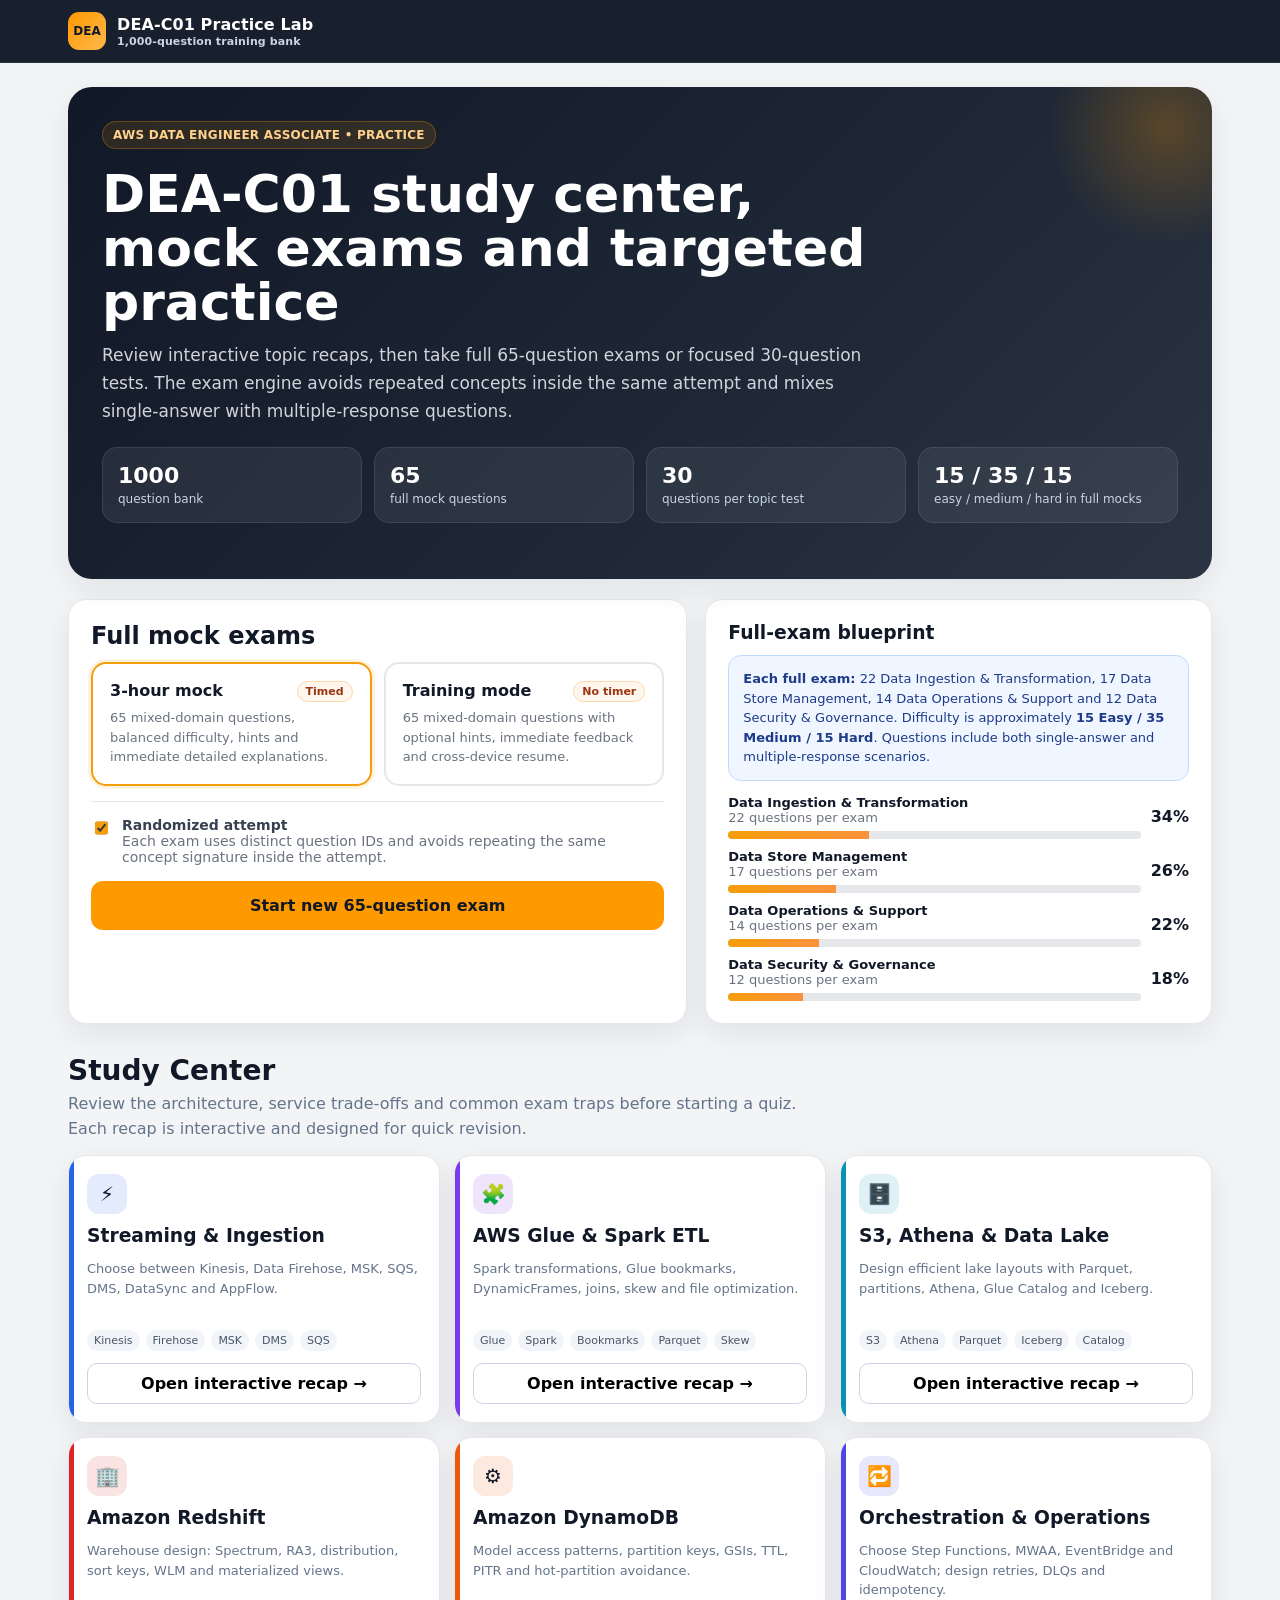
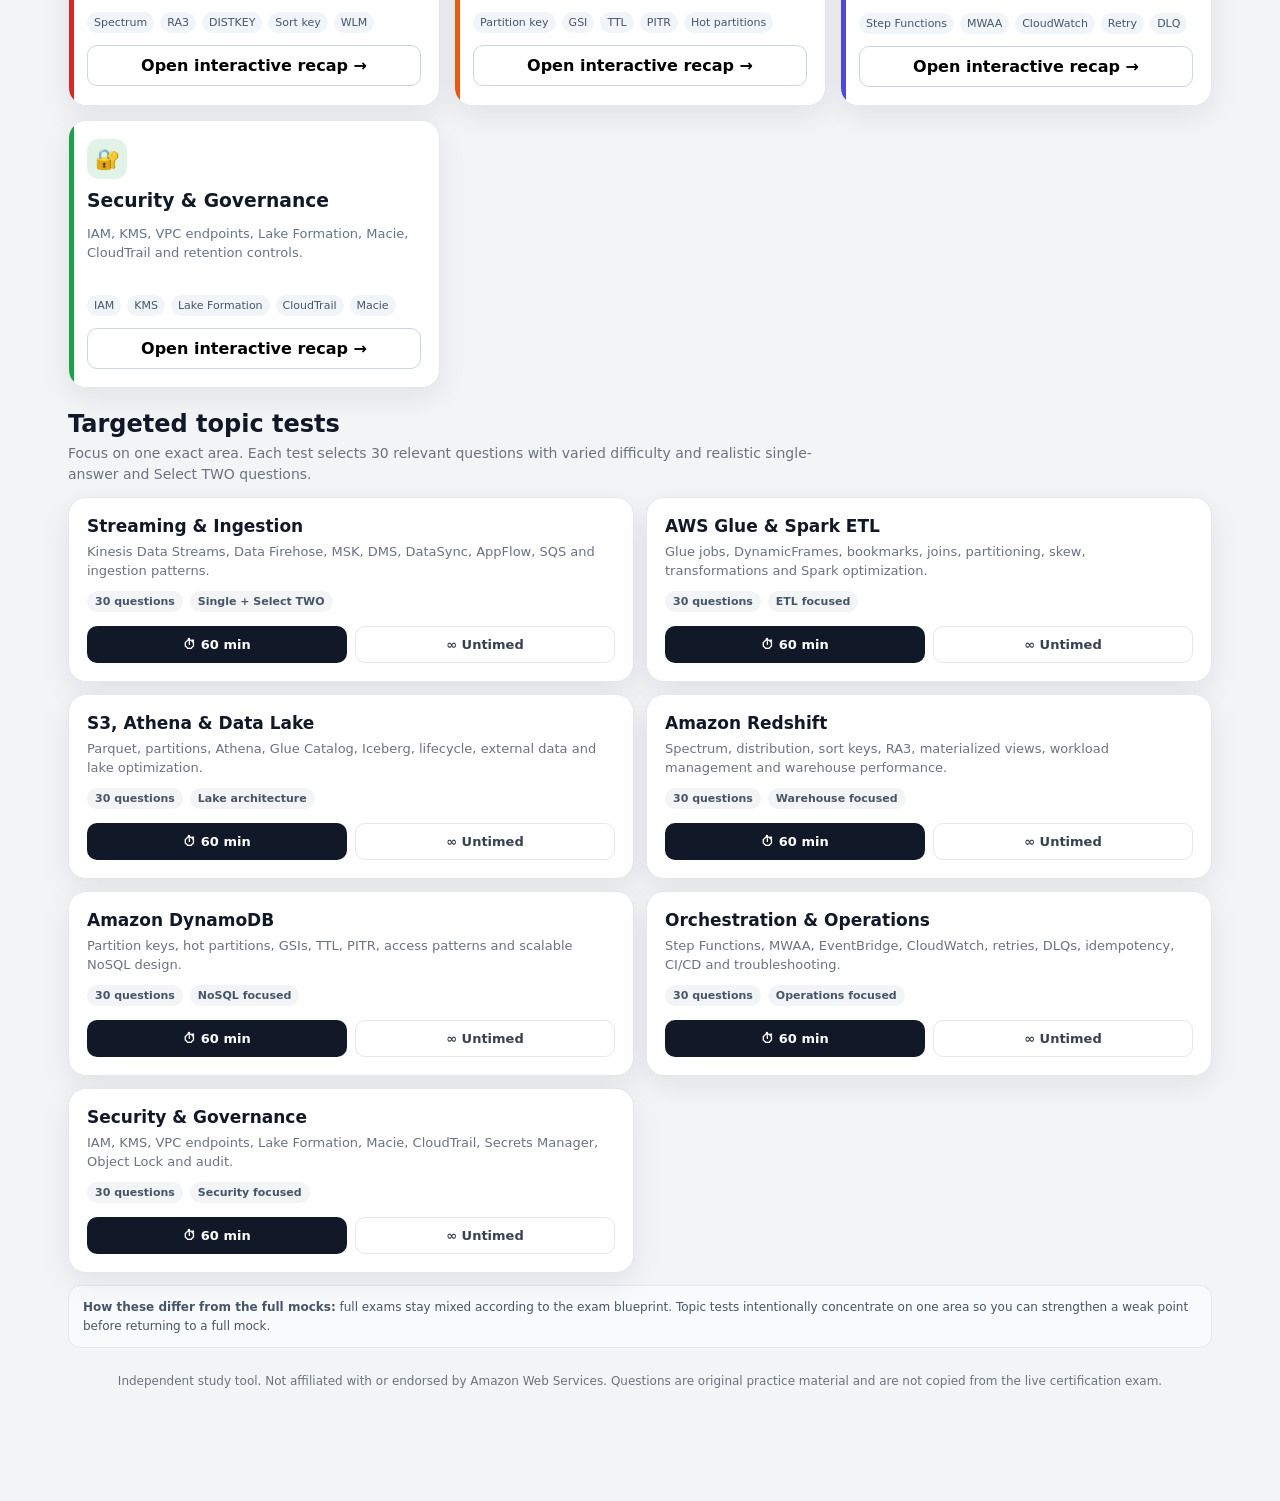
==== commit 12237274: "Add duplicate audit, live progress colors and interactive study center" ====
--- a/index.html
+++ b/index.html
@@ -8,141 +8,44 @@
 <link rel="stylesheet" href="style.css"/>
 <link rel="stylesheet" href="answer-layout-fix.css"/>
 <link rel="stylesheet" href="topic-tests.css"/>
+<link rel="stylesheet" href="progress-feedback.css"/>
+<link rel="stylesheet" href="study-center.css"/>
 </head>
 <body>
 <header class="appbar">
   <div class="appbar-inner">
-    <div class="brand">
-      <div class="brand-mark">DEA</div>
-      <div>DEA-C01 Practice Lab<small>1,000-question training bank</small></div>
-    </div>
-    <div class="topstatus hidden" id="topstatus">
-      <span class="progress-chip" id="topProgress">Question 1 / 65</span>
-      <span class="attempt-label hidden" id="attemptKind"></span>
-      <div class="timer" id="timer">03:00:00</div>
-    </div>
+    <div class="brand"><div class="brand-mark">DEA</div><div>DEA-C01 Practice Lab<small>1,000-question training bank</small></div></div>
+    <div class="topstatus hidden" id="topstatus"><span class="progress-chip" id="topProgress">Question 1 / 65</span><span class="attempt-label hidden" id="attemptKind"></span><div class="timer" id="timer">03:00:00</div></div>
   </div>
 </header>
-
 <main>
 <section id="home">
   <div class="hero">
     <span class="eyebrow">AWS Data Engineer Associate • Practice</span>
-    <h1>DEA-C01 mock exams and targeted practice</h1>
-    <p>Take full 65-question exams from a 1,000-question bank, or focus on one AWS data-engineering topic. Questions mix single-answer and multiple-response formats with varied exam-style wording.</p>
-    <div class="stats">
-      <div class="stat"><strong id="bankCount">1,000</strong><span>question bank</span></div>
-      <div class="stat"><strong>65</strong><span>full mock questions</span></div>
-      <div class="stat"><strong>30</strong><span>questions per topic test</span></div>
-      <div class="stat"><strong>15 / 35 / 15</strong><span>easy / medium / hard in full mocks</span></div>
-    </div>
+    <h1>DEA-C01 study center, mock exams and targeted practice</h1>
+    <p>Review interactive topic recaps, then take full 65-question exams or focused 30-question tests. The exam engine avoids repeated concepts inside the same attempt and mixes single-answer with multiple-response questions.</p>
+    <div class="stats"><div class="stat"><strong id="bankCount">1,000</strong><span>question bank</span></div><div class="stat"><strong>65</strong><span>full mock questions</span></div><div class="stat"><strong>30</strong><span>questions per topic test</span></div><div class="stat"><strong>15 / 35 / 15</strong><span>easy / medium / hard in full mocks</span></div></div>
   </div>
-
   <div class="setup">
-    <div class="card card-pad">
-      <h2>Full mock exams</h2>
-      <div class="modegrid">
-        <label class="mode selected" id="timedMode">
-          <input type="radio" name="mode" value="timed" checked>
-          <div class="mode-title">3-hour mock <span class="badge">Timed</span></div>
-          <p>65 mixed-domain questions, balanced difficulty, hints and immediate detailed explanations.</p>
-        </label>
-        <label class="mode" id="untimedMode">
-          <input type="radio" name="mode" value="untimed">
-          <div class="mode-title">Training mode <span class="badge">No timer</span></div>
-          <p>65 mixed-domain questions with optional hints, immediate feedback and cross-device resume.</p>
-        </label>
-      </div>
-      <div class="optionline">
-        <input id="shuffle" type="checkbox" checked>
-        <label for="shuffle"><strong>Randomized attempt</strong><br><span style="color:#6b7280">Each new exam uses 65 distinct questions and randomizes answer order.</span></label>
-      </div>
-      <button class="primary big" id="startBtn">Start new 65-question exam</button>
-      <div id="resumeBox" class="hidden" style="margin-top:10px">
-        <button class="ghost big" id="resumeBtn" style="margin-top:0">Resume saved attempt</button>
-      </div>
-    </div>
-
-    <div class="card card-pad">
-      <h3>Full-exam blueprint</h3>
-      <div class="blue-note"><strong>Each full exam:</strong> 22 Data Ingestion & Transformation, 17 Data Store Management, 14 Data Operations & Support and 12 Data Security & Governance. Difficulty is balanced at approximately <strong>15 Easy / 35 Medium / 15 Hard</strong>. Questions include both single-answer and multiple-response scenarios.</div>
-      <div class="domain-list">
-        <div class="domain-row"><div class="domain-meta"><strong>Data Ingestion & Transformation</strong><span>22 questions per exam</span><div class="bar"><i style="width:34%"></i></div></div><b>34%</b></div>
-        <div class="domain-row"><div class="domain-meta"><strong>Data Store Management</strong><span>17 questions per exam</span><div class="bar"><i style="width:26%"></i></div></div><b>26%</b></div>
-        <div class="domain-row"><div class="domain-meta"><strong>Data Operations & Support</strong><span>14 questions per exam</span><div class="bar"><i style="width:22%"></i></div></div><b>22%</b></div>
-        <div class="domain-row"><div class="domain-meta"><strong>Data Security & Governance</strong><span>12 questions per exam</span><div class="bar"><i style="width:18%"></i></div></div><b>18%</b></div>
-      </div>
-    </div>
+    <div class="card card-pad"><h2>Full mock exams</h2><div class="modegrid"><label class="mode selected" id="timedMode"><input type="radio" name="mode" value="timed" checked><div class="mode-title">3-hour mock <span class="badge">Timed</span></div><p>65 mixed-domain questions, balanced difficulty, hints and immediate detailed explanations.</p></label><label class="mode" id="untimedMode"><input type="radio" name="mode" value="untimed"><div class="mode-title">Training mode <span class="badge">No timer</span></div><p>65 mixed-domain questions with optional hints, immediate feedback and cross-device resume.</p></label></div><div class="optionline"><input id="shuffle" type="checkbox" checked><label for="shuffle"><strong>Randomized attempt</strong><br><span style="color:#6b7280">Each exam uses distinct question IDs and avoids repeating the same concept signature inside the attempt.</span></label></div><button class="primary big" id="startBtn">Start new 65-question exam</button><div id="resumeBox" class="hidden" style="margin-top:10px"><button class="ghost big" id="resumeBtn" style="margin-top:0">Resume saved attempt</button></div></div>
+    <div class="card card-pad"><h3>Full-exam blueprint</h3><div class="blue-note"><strong>Each full exam:</strong> 22 Data Ingestion & Transformation, 17 Data Store Management, 14 Data Operations & Support and 12 Data Security & Governance. Difficulty is approximately <strong>15 Easy / 35 Medium / 15 Hard</strong>. Questions include both single-answer and multiple-response scenarios.</div><div class="domain-list"><div class="domain-row"><div class="domain-meta"><strong>Data Ingestion & Transformation</strong><span>22 questions per exam</span><div class="bar"><i style="width:34%"></i></div></div><b>34%</b></div><div class="domain-row"><div class="domain-meta"><strong>Data Store Management</strong><span>17 questions per exam</span><div class="bar"><i style="width:26%"></i></div></div><b>26%</b></div><div class="domain-row"><div class="domain-meta"><strong>Data Operations & Support</strong><span>14 questions per exam</span><div class="bar"><i style="width:22%"></i></div></div><b>22%</b></div><div class="domain-row"><div class="domain-meta"><strong>Data Security & Governance</strong><span>12 questions per exam</span><div class="bar"><i style="width:18%"></i></div></div><b>18%</b></div></div></div>
   </div>
-
-  <section class="topic-section">
-    <div class="topic-header">
-      <div><h2>Targeted topic tests</h2><p>Focus on one exact area. Each test selects 30 relevant questions with varied difficulty and includes realistic single-answer and Select TWO questions.</p></div>
-    </div>
-    <div class="topic-grid">
-      <div class="card topic-card"><h3>Streaming & Ingestion</h3><p>Kinesis Data Streams, Data Firehose, MSK, DMS, DataSync, AppFlow, SQS and ingestion patterns.</p><div class="topic-meta"><span class="topic-pill">30 questions</span><span class="topic-pill">Single + Select TWO</span></div><div class="topic-actions"><button class="topic-timed" data-topic="streaming" data-topic-mode="timed">⏱ 60 min</button><button class="topic-untimed" data-topic="streaming" data-topic-mode="untimed">∞ Untimed</button></div></div>
-      <div class="card topic-card"><h3>AWS Glue & Spark ETL</h3><p>Glue jobs, DynamicFrames, bookmarks, joins, partitioning, skew, transformations and Spark optimization.</p><div class="topic-meta"><span class="topic-pill">30 questions</span><span class="topic-pill">ETL focused</span></div><div class="topic-actions"><button class="topic-timed" data-topic="glue-spark" data-topic-mode="timed">⏱ 60 min</button><button class="topic-untimed" data-topic="glue-spark" data-topic-mode="untimed">∞ Untimed</button></div></div>
-      <div class="card topic-card"><h3>S3, Athena & Data Lake</h3><p>Parquet, partitions, Athena, Glue Catalog, Iceberg, lifecycle, external data and lake optimization.</p><div class="topic-meta"><span class="topic-pill">30 questions</span><span class="topic-pill">Lake architecture</span></div><div class="topic-actions"><button class="topic-timed" data-topic="s3-athena" data-topic-mode="timed">⏱ 60 min</button><button class="topic-untimed" data-topic="s3-athena" data-topic-mode="untimed">∞ Untimed</button></div></div>
-      <div class="card topic-card"><h3>Amazon Redshift</h3><p>Spectrum, distribution, sort keys, RA3, materialized views, workload management and warehouse performance.</p><div class="topic-meta"><span class="topic-pill">30 questions</span><span class="topic-pill">Warehouse focused</span></div><div class="topic-actions"><button class="topic-timed" data-topic="redshift" data-topic-mode="timed">⏱ 60 min</button><button class="topic-untimed" data-topic="redshift" data-topic-mode="untimed">∞ Untimed</button></div></div>
-      <div class="card topic-card"><h3>Amazon DynamoDB</h3><p>Partition keys, hot partitions, GSIs, TTL, PITR, access patterns and scalable NoSQL design.</p><div class="topic-meta"><span class="topic-pill">30 questions</span><span class="topic-pill">NoSQL focused</span></div><div class="topic-actions"><button class="topic-timed" data-topic="dynamodb" data-topic-mode="timed">⏱ 60 min</button><button class="topic-untimed" data-topic="dynamodb" data-topic-mode="untimed">∞ Untimed</button></div></div>
-      <div class="card topic-card"><h3>Orchestration & Operations</h3><p>Step Functions, MWAA, EventBridge, CloudWatch, retries, DLQs, idempotency, CI/CD and troubleshooting.</p><div class="topic-meta"><span class="topic-pill">30 questions</span><span class="topic-pill">Operations focused</span></div><div class="topic-actions"><button class="topic-timed" data-topic="orchestration" data-topic-mode="timed">⏱ 60 min</button><button class="topic-untimed" data-topic="orchestration" data-topic-mode="untimed">∞ Untimed</button></div></div>
-      <div class="card topic-card"><h3>Security & Governance</h3><p>IAM, KMS, VPC endpoints, Lake Formation, Macie, CloudTrail, Secrets Manager, Object Lock and audit.</p><div class="topic-meta"><span class="topic-pill">30 questions</span><span class="topic-pill">Security focused</span></div><div class="topic-actions"><button class="topic-timed" data-topic="security" data-topic-mode="timed">⏱ 60 min</button><button class="topic-untimed" data-topic="security" data-topic-mode="untimed">∞ Untimed</button></div></div>
-    </div>
-    <div class="topic-note"><strong>How these differ from the full mocks:</strong> the two 65-question modes remain mixed according to the exam blueprint. Topic tests intentionally concentrate on one technology area so you can diagnose and strengthen a weak point before returning to a full mock.</div>
-  </section>
-
+  <section class="topic-section"><div class="topic-header"><div><h2>Targeted topic tests</h2><p>Focus on one exact area. Each test selects 30 relevant questions with varied difficulty and realistic single-answer and Select TWO questions.</p></div></div><div class="topic-grid">
+    <div class="card topic-card"><h3>Streaming & Ingestion</h3><p>Kinesis Data Streams, Data Firehose, MSK, DMS, DataSync, AppFlow, SQS and ingestion patterns.</p><div class="topic-meta"><span class="topic-pill">30 questions</span><span class="topic-pill">Single + Select TWO</span></div><div class="topic-actions"><button class="topic-timed" data-topic="streaming" data-topic-mode="timed">⏱ 60 min</button><button class="topic-untimed" data-topic="streaming" data-topic-mode="untimed">∞ Untimed</button></div></div>
+    <div class="card topic-card"><h3>AWS Glue & Spark ETL</h3><p>Glue jobs, DynamicFrames, bookmarks, joins, partitioning, skew, transformations and Spark optimization.</p><div class="topic-meta"><span class="topic-pill">30 questions</span><span class="topic-pill">ETL focused</span></div><div class="topic-actions"><button class="topic-timed" data-topic="glue-spark" data-topic-mode="timed">⏱ 60 min</button><button class="topic-untimed" data-topic="glue-spark" data-topic-mode="untimed">∞ Untimed</button></div></div>
+    <div class="card topic-card"><h3>S3, Athena & Data Lake</h3><p>Parquet, partitions, Athena, Glue Catalog, Iceberg, lifecycle, external data and lake optimization.</p><div class="topic-meta"><span class="topic-pill">30 questions</span><span class="topic-pill">Lake architecture</span></div><div class="topic-actions"><button class="topic-timed" data-topic="s3-athena" data-topic-mode="timed">⏱ 60 min</button><button class="topic-untimed" data-topic="s3-athena" data-topic-mode="untimed">∞ Untimed</button></div></div>
+    <div class="card topic-card"><h3>Amazon Redshift</h3><p>Spectrum, distribution, sort keys, RA3, materialized views, workload management and warehouse performance.</p><div class="topic-meta"><span class="topic-pill">30 questions</span><span class="topic-pill">Warehouse focused</span></div><div class="topic-actions"><button class="topic-timed" data-topic="redshift" data-topic-mode="timed">⏱ 60 min</button><button class="topic-untimed" data-topic="redshift" data-topic-mode="untimed">∞ Untimed</button></div></div>
+    <div class="card topic-card"><h3>Amazon DynamoDB</h3><p>Partition keys, hot partitions, GSIs, TTL, PITR, access patterns and scalable NoSQL design.</p><div class="topic-meta"><span class="topic-pill">30 questions</span><span class="topic-pill">NoSQL focused</span></div><div class="topic-actions"><button class="topic-timed" data-topic="dynamodb" data-topic-mode="timed">⏱ 60 min</button><button class="topic-untimed" data-topic="dynamodb" data-topic-mode="untimed">∞ Untimed</button></div></div>
+    <div class="card topic-card"><h3>Orchestration & Operations</h3><p>Step Functions, MWAA, EventBridge, CloudWatch, retries, DLQs, idempotency, CI/CD and troubleshooting.</p><div class="topic-meta"><span class="topic-pill">30 questions</span><span class="topic-pill">Operations focused</span></div><div class="topic-actions"><button class="topic-timed" data-topic="orchestration" data-topic-mode="timed">⏱ 60 min</button><button class="topic-untimed" data-topic="orchestration" data-topic-mode="untimed">∞ Untimed</button></div></div>
+    <div class="card topic-card"><h3>Security & Governance</h3><p>IAM, KMS, VPC endpoints, Lake Formation, Macie, CloudTrail, Secrets Manager, Object Lock and audit.</p><div class="topic-meta"><span class="topic-pill">30 questions</span><span class="topic-pill">Security focused</span></div><div class="topic-actions"><button class="topic-timed" data-topic="security" data-topic-mode="timed">⏱ 60 min</button><button class="topic-untimed" data-topic="security" data-topic-mode="untimed">∞ Untimed</button></div></div>
+  </div><div class="topic-note"><strong>How these differ from the full mocks:</strong> full exams stay mixed according to the exam blueprint. Topic tests intentionally concentrate on one area so you can strengthen a weak point before returning to a full mock.</div></section>
   <div class="footer-note">Independent study tool. Not affiliated with or endorsed by Amazon Web Services. Questions are original practice material and are not copied from the live certification exam.</div>
 </section>
-
-<section id="exam" class="hidden">
-  <div class="exam-layout">
-    <div class="card question-card">
-      <div class="qtop"><div class="qnum" id="qnum">Question 1 of 65</div><div class="domain-tag" id="domainTag"></div></div>
-      <p class="qprompt" id="qprompt"></p>
-      <div id="multiHint" class="qhint hidden"></div>
-      <div class="hint-row"><button class="hint-btn" id="hintBtn">💡 Show hint</button><span class="hint-note">A hint never changes your score.</span></div>
-      <div id="studyHint" class="study-hint hidden"></div>
-      <div class="choices" id="choices"></div>
-      <div id="instantFeedback" class="instant-feedback hidden"></div>
-      <div class="qactions"><button class="ghost" id="prevBtn">← Previous</button><button class="ghost review-toggle" id="reviewBtn">☆ Mark for review</button><button class="secondary" id="nextBtn">Next →</button></div>
-    </div>
-    <aside class="card sidebar">
-      <div class="side-head"><strong>Question navigator</strong><span class="legend">green = answered</span></div>
-      <div class="qgrid" id="qgrid"></div>
-      <div class="side-summary"><div class="mini"><strong id="answeredCount">0</strong>answered</div><div class="mini"><strong id="flaggedCount">0</strong>review</div></div>
-      <button class="dangerbtn submit-side" id="submitBtn">Submit exam</button>
-    </aside>
-  </div>
-</section>
-
-<section id="results" class="hidden">
-  <div class="card results-hero">
-    <div class="score-ring" id="scoreRing" style="--scoredeg:0deg"><div><strong id="scorePct">0%</strong><span>scored questions</span></div></div>
-    <div class="result-title"><h2 id="resultHeadline">Exam complete</h2><p id="resultText"></p><div class="result-actions"><button class="primary" id="retryMissed">Practice missed questions</button><button class="secondary" id="newExam">Start a new exam</button><button class="ghost" id="toggleReview">Show answer review</button></div></div>
-  </div>
-  <div class="result-grid">
-    <div class="card result-metric"><span id="scoredLabel">Official-style scored set</span><strong id="score50">0 / 50</strong></div>
-    <div class="card result-metric"><span>All practice questions</span><strong id="score65">0 / 65</strong></div>
-    <div class="card result-metric"><span>Unanswered</span><strong id="unansweredMetric">0</strong></div>
-    <div class="card result-metric"><span>Time used</span><strong id="timeUsed">—</strong></div>
-  </div>
-  <div class="card breakdown"><h3>Performance by domain</h3><div id="domainBreakdown"></div></div>
-  <div class="card review-panel hidden" id="reviewPanel"></div>
-  <div class="footer-note">AWS uses scaled scoring from 100–1,000; 720 is the passing score. A raw percentage in this practice tool is not an official AWS scaled score.</div>
-</section>
+<section id="exam" class="hidden"><div class="exam-layout"><div class="card question-card"><div class="qtop"><div class="qnum" id="qnum">Question 1 of 65</div><div class="domain-tag" id="domainTag"></div></div><p class="qprompt" id="qprompt"></p><div id="multiHint" class="qhint hidden"></div><div class="hint-row"><button class="hint-btn" id="hintBtn">💡 Show hint</button><span class="hint-note">A hint never changes your score.</span></div><div id="studyHint" class="study-hint hidden"></div><div class="choices" id="choices"></div><div id="instantFeedback" class="instant-feedback hidden"></div><div class="qactions"><button class="ghost" id="prevBtn">← Previous</button><button class="ghost review-toggle" id="reviewBtn">☆ Mark for review</button><button class="secondary" id="nextBtn">Next →</button></div></div><aside class="card sidebar"><div class="side-head"><strong>Question navigator</strong><span class="legend">live result</span></div><div class="qgrid" id="qgrid"></div><div class="side-summary"><div class="mini"><strong id="answeredCount">0</strong>answered</div><div class="mini"><strong id="flaggedCount">0</strong>review</div></div><button class="dangerbtn submit-side" id="submitBtn">Submit exam</button></aside></div></section>
+<section id="results" class="hidden"><div class="card results-hero"><div class="score-ring" id="scoreRing" style="--scoredeg:0deg"><div><strong id="scorePct">0%</strong><span>scored questions</span></div></div><div class="result-title"><h2 id="resultHeadline">Exam complete</h2><p id="resultText"></p><div class="result-actions"><button class="primary" id="retryMissed">Practice missed questions</button><button class="secondary" id="newExam">Start a new exam</button><button class="ghost" id="toggleReview">Show answer review</button></div></div></div><div class="result-grid"><div class="card result-metric"><span id="scoredLabel">Official-style scored set</span><strong id="score50">0 / 50</strong></div><div class="card result-metric"><span>All practice questions</span><strong id="score65">0 / 65</strong></div><div class="card result-metric"><span>Unanswered</span><strong id="unansweredMetric">0</strong></div><div class="card result-metric"><span>Time used</span><strong id="timeUsed">—</strong></div></div><div class="card breakdown"><h3>Performance by domain</h3><div id="domainBreakdown"></div></div><div class="card review-panel hidden" id="reviewPanel"></div><div class="footer-note">AWS uses scaled scoring from 100–1,000; 720 is the passing score. A raw percentage in this practice tool is not an official AWS scaled score.</div></section>
 </main>
-
-<div class="mobile-nav hidden" id="mobileNav"><button class="ghost" id="mPrev">← Prev</button><button class="ghost review-toggle" id="mReview">☆</button><button class="secondary" id="mNext">Next →</button></div>
-<div class="toast" id="toast"></div><div id="modalRoot"></div>
+<div class="mobile-nav hidden" id="mobileNav"><button class="ghost" id="mPrev">← Prev</button><button class="ghost review-toggle" id="mReview">☆</button><button class="secondary" id="mNext">Next →</button></div><div class="toast" id="toast"></div><div id="modalRoot"></div>
 <script src="q1.js"></script><script src="q2.js"></script><script src="q3.js"></script><script src="q4.js"></script><script src="q5.js"></script><script src="q6.js"></script><script src="q7.js"></script>
-<script src="bank-generator.js"></script>
-<script src="quality-patch.js"></script>
-<script src="quality-fix.js"></script>
-<script src="exam-realism.js"></script>
-<script src="detailed-explanations.js"></script>
-<script src="app.js"></script>
-<script src="selection-patch.js"></script>
-<script src="topic-tests.js"></script>
-<script src="transfer-sync.js"></script>
-</body>
-</html>+<script src="bank-generator.js"></script><script src="quality-patch.js"></script><script src="quality-fix.js"></script><script src="exam-realism.js"></script><script src="detailed-explanations.js"></script><script src="bank-audit.js"></script>
+<script src="app.js"></script><script src="selection-patch.js"></script><script src="topic-tests.js"></script><script src="progress-feedback.js"></script><script src="transfer-sync.js"></script><script src="study-center.js"></script><script src="site-self-test.js"></script>
+</body></html>
--- a/progress-feedback.css
+++ b/progress-feedback.css
@@ -0,0 +1 @@
+.qdot.correct-progress{background:#dcfce7!important;border-color:#22c55e!important;color:#166534!important}.qdot.incorrect-progress{background:#fee2e2!important;border-color:#ef4444!important;color:#991b1b!important}.qdot.unanswered-progress{background:#fff;color:#64748b}.qdot.current{outline:3px solid #111827!important;outline-offset:2px}.side-summary.progress-summary{grid-template-columns:repeat(2,1fr)}.mini.good-mini{background:#f0fdf4;border-color:#86efac;color:#166534}.mini.bad-mini{background:#fef2f2;border-color:#fecaca;color:#991b1b}.mini.neutral-mini{background:#f8fafc}.progress-legend{display:flex;gap:9px;flex-wrap:wrap;margin:0 0 12px;font-size:11px;color:#64748b}.progress-legend span{display:inline-flex;align-items:center;gap:4px}.progress-legend i{width:9px;height:9px;border-radius:50%;display:inline-block}.progress-legend .g{background:#22c55e}.progress-legend .r{background:#ef4444}.progress-legend .x{background:#cbd5e1}.progress-legend .o{background:#f59e0b}.live-score-strip{display:flex;gap:8px;flex-wrap:wrap;margin-bottom:12px}.live-score-chip{border-radius:999px;padding:6px 10px;font-size:12px;font-weight:800}.live-score-chip.good{background:#dcfce7;color:#166534}.live-score-chip.bad{background:#fee2e2;color:#991b1b}.live-score-chip.pending{background:#f1f5f9;color:#475569}.choice.correct-answer{border-width:2px!important;box-shadow:0 0 0 2px rgba(34,197,94,.08)}.choice.wrong-answer{border-width:2px!important;box-shadow:0 0 0 2px rgba(239,68,68,.08)}
--- a/study-center.css
+++ b/study-center.css
@@ -0,0 +1 @@
+.study-center{margin-top:30px}.study-center-head{display:flex;justify-content:space-between;gap:18px;align-items:flex-end;margin-bottom:14px}.study-center-head h2{margin:0;font-size:28px}.study-center-head p{margin:5px 0 0;color:#64748b;max-width:760px;line-height:1.55}.study-grid{display:grid;grid-template-columns:repeat(3,1fr);gap:14px}.study-card{padding:18px;position:relative;overflow:hidden}.study-card:before{content:"";position:absolute;left:0;top:0;bottom:0;width:5px;background:var(--study-accent,#2563eb)}.study-icon{width:40px;height:40px;border-radius:12px;background:color-mix(in srgb,var(--study-accent,#2563eb) 13%,white);display:grid;place-items:center;font-size:20px;margin-bottom:11px}.study-card h3{margin:0 0 6px}.study-card p{color:#64748b;font-size:13px;line-height:1.5;min-height:58px}.study-tags{display:flex;flex-wrap:wrap;gap:6px;margin:12px 0}.study-tag{font-size:11px;padding:4px 7px;border-radius:999px;background:#f1f5f9;color:#475569}.study-open{width:100%;border:1px solid #cbd5e1;background:#fff;padding:10px 12px;border-radius:10px;font-weight:800}.study-open:hover{border-color:#94a3b8;background:#f8fafc}.study-modal{width:min(960px,100%);max-height:88vh;overflow:auto;padding:0}.study-modal-head{position:sticky;top:0;background:#fff;z-index:3;border-bottom:1px solid #e5e7eb;padding:20px 22px 14px}.study-modal-head h2{margin:0 0 5px}.study-modal-head p{margin:0;color:#64748b}.study-tabs{display:flex;gap:7px;overflow:auto;margin-top:14px;padding-bottom:2px}.study-tab{border:1px solid #e2e8f0;background:#fff;border-radius:999px;padding:8px 12px;white-space:nowrap;font-size:12px;font-weight:800}.study-tab.active{background:#111827;color:#fff;border-color:#111827}.study-body{padding:20px 22px 24px}.study-panel{display:none}.study-panel.active{display:block}.study-body h3{margin:0 0 10px}.study-body h4{margin:18px 0 8px}.key-points{display:grid;grid-template-columns:1fr 1fr;gap:10px}.key-box{border:1px solid #e2e8f0;border-radius:12px;padding:12px;background:#f8fafc;font-size:13px;line-height:1.5}.key-box strong{display:block;margin-bottom:3px}.architecture{display:flex;align-items:stretch;gap:8px;overflow:auto;padding:14px 2px}.arch-node{min-width:130px;border:2px solid var(--node,#cbd5e1);background:#fff;border-radius:12px;padding:12px;text-align:center;font-size:12px;font-weight:800}.arch-node small{display:block;color:#64748b;font-weight:600;margin-top:4px;line-height:1.35}.arch-arrow{display:grid;place-items:center;color:#94a3b8;font-size:25px;font-weight:900}.compare-table{width:100%;border-collapse:separate;border-spacing:0;font-size:12px;overflow:hidden;border:1px solid #e2e8f0;border-radius:12px}.compare-table th,.compare-table td{text-align:left;padding:10px;border-bottom:1px solid #e2e8f0;vertical-align:top}.compare-table th{background:#f8fafc}.compare-table tr:last-child td{border-bottom:0}.trap{border-left:4px solid #f59e0b;background:#fffbeb;padding:11px 12px;border-radius:0 10px 10px 0;margin:9px 0;font-size:13px;line-height:1.5}.rule{border-left:4px solid #22c55e;background:#f0fdf4;padding:11px 12px;border-radius:0 10px 10px 0;margin:9px 0;font-size:13px;line-height:1.5}.study-checklist{display:grid;grid-template-columns:1fr 1fr;gap:8px}.check-item{background:#f8fafc;border:1px solid #e2e8f0;border-radius:10px;padding:10px;font-size:13px}.study-launch{display:flex;gap:8px;flex-wrap:wrap;margin-top:20px;padding-top:16px;border-top:1px solid #e5e7eb}.study-close{position:absolute;right:18px;top:16px;border:0;background:#f1f5f9;width:34px;height:34px;border-radius:50%;font-weight:900}.study-progress-note{font-size:12px;color:#64748b;background:#f8fafc;border:1px solid #e2e8f0;padding:9px 11px;border-radius:10px;margin-top:12px}@media(max-width:900px){.study-grid{grid-template-columns:1fr 1fr}}@media(max-width:600px){.study-grid{grid-template-columns:1fr}.study-center-head{align-items:flex-start;flex-direction:column}.key-points,.study-checklist{grid-template-columns:1fr}.study-modal-head,.study-body{padding-left:15px;padding-right:15px}.architecture{gap:5px}.arch-node{min-width:112px;padding:10px 8px}}
